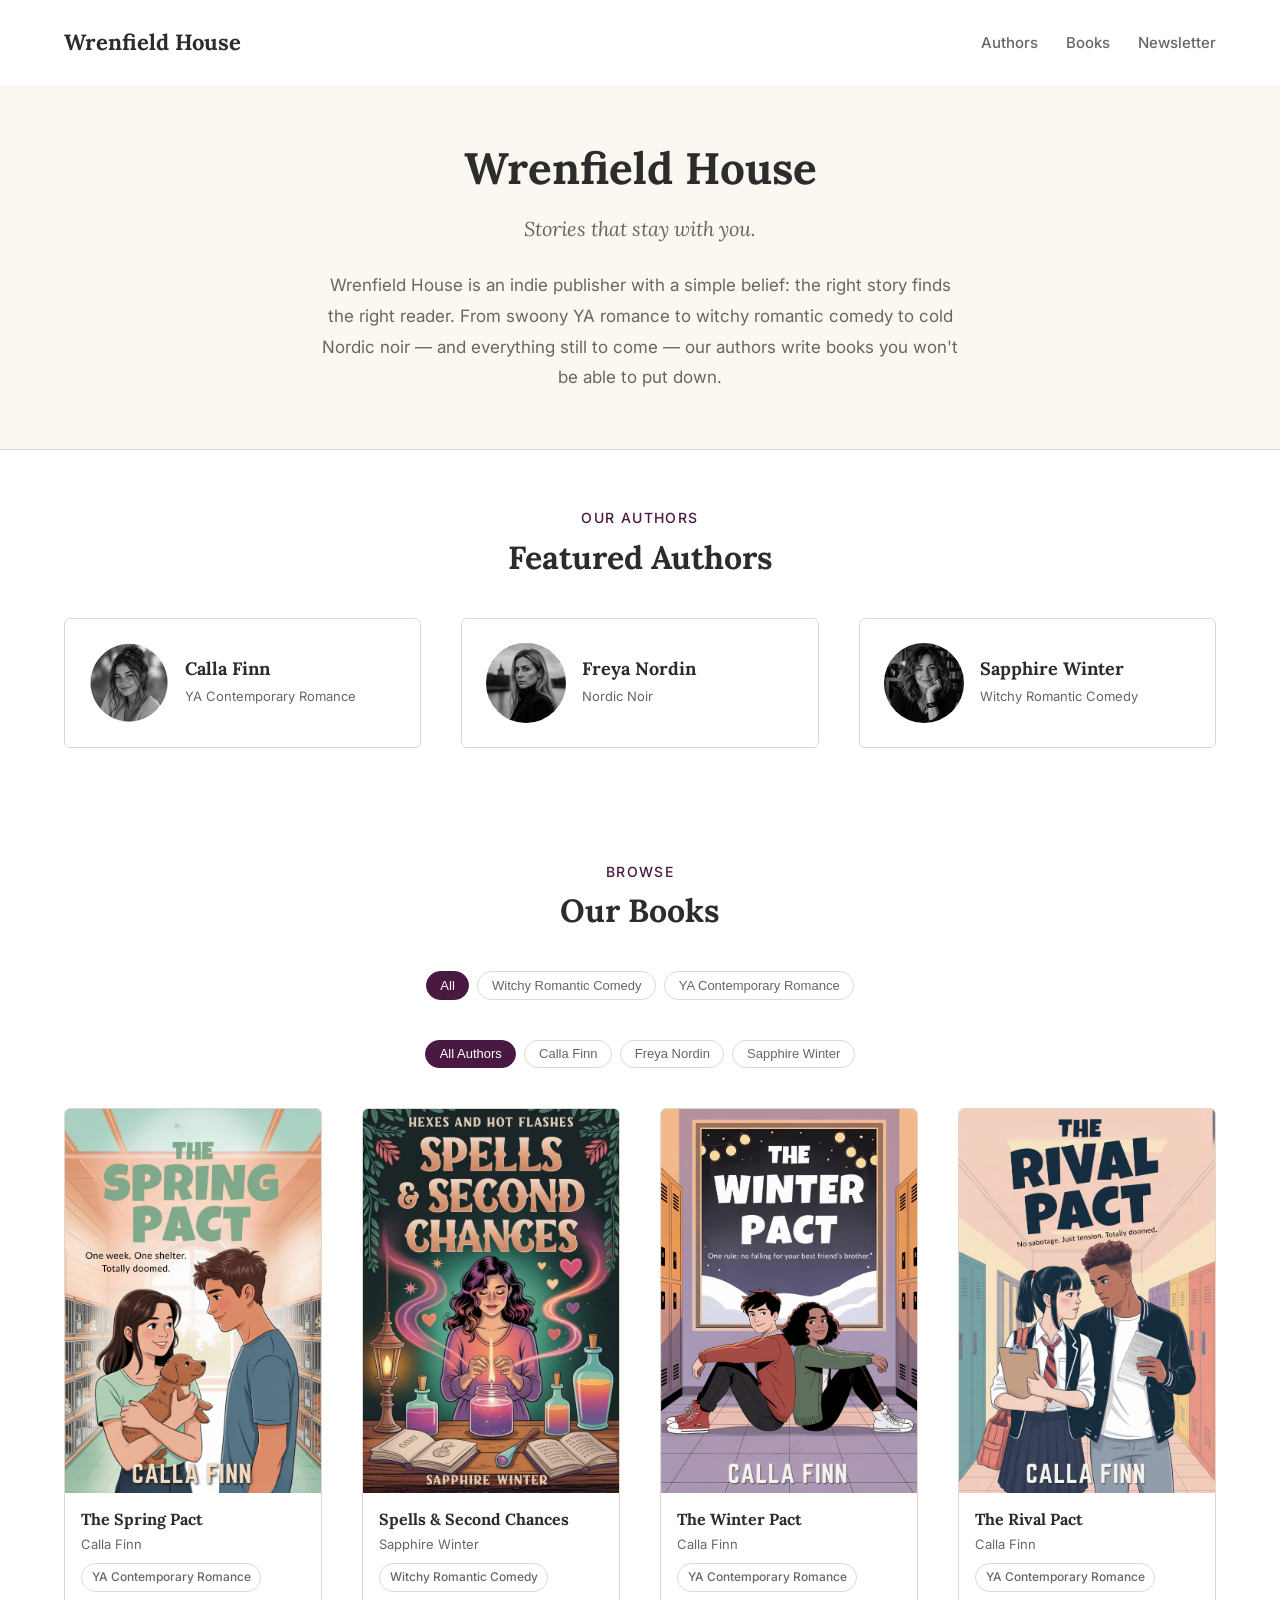
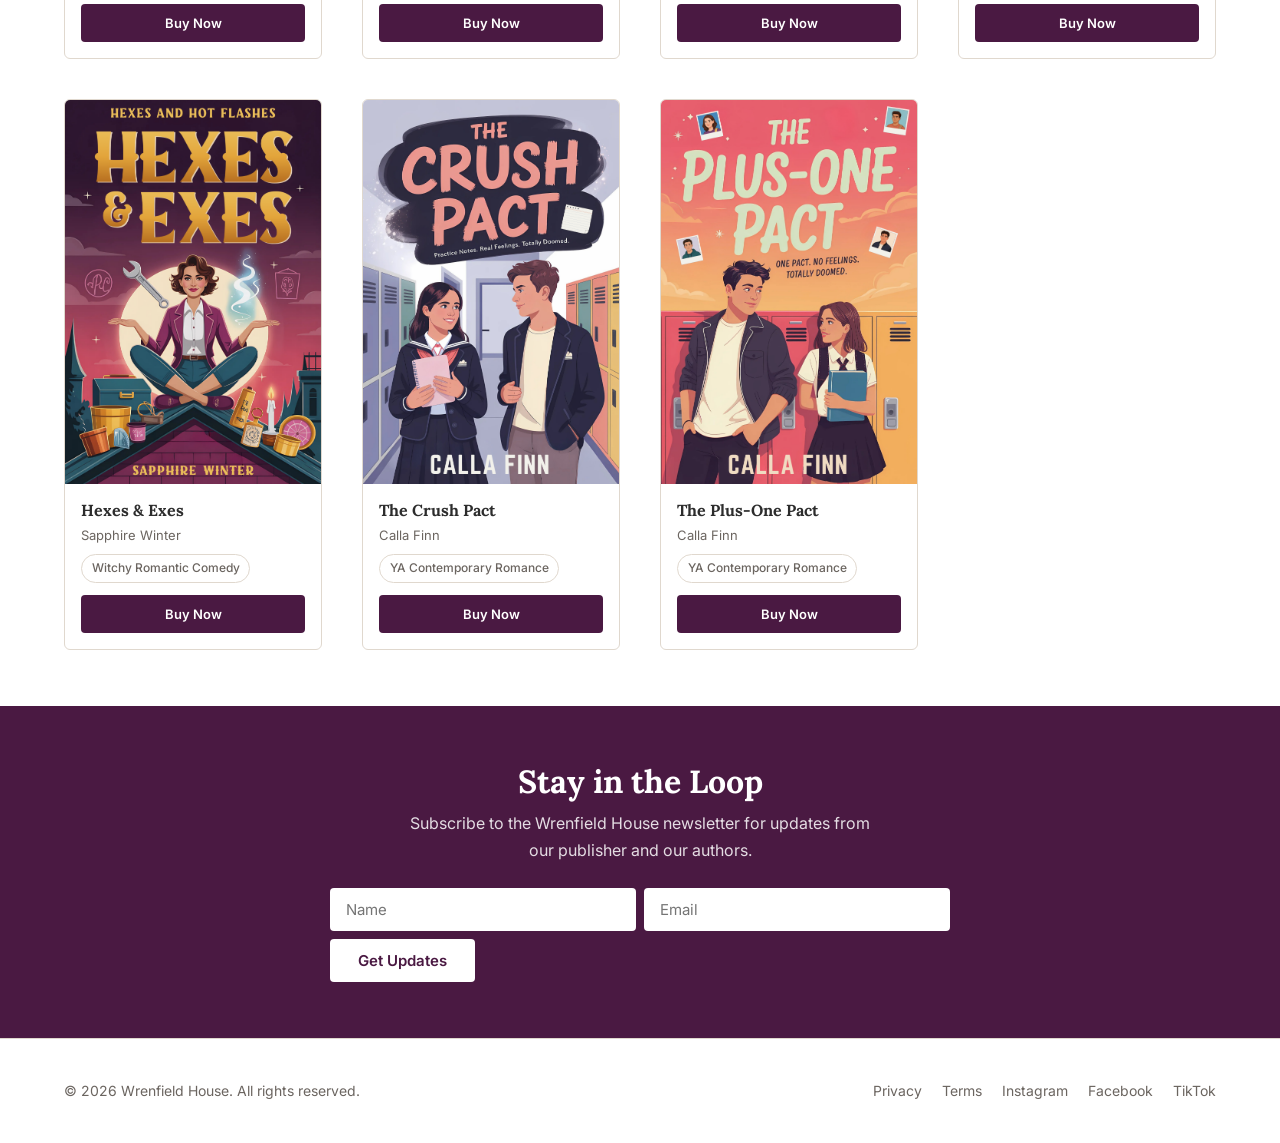
==== index.html @ c9e56848 "deploy: e22fbb7048c3da3a204fee56d979e23542da0364" ====
<!DOCTYPE html><html lang="en"> <head><meta charset="UTF-8"><meta name="viewport" content="width=device-width, initial-scale=1.0"><meta name="description" content="Wrenfield House | Bold stories, unforgettable voices."><title>Wrenfield House | Bold Stories, Unforgettable Voices</title><link rel="icon" type="image/svg+xml" href="/favicon.svg"><link rel="stylesheet" href="/_astro/calla-finn.DYOgFp5V.css"></head> <body> <header class="container"> <div class="site-header"> <a href="/" class="logo">Wrenfield House</a> <nav> <a href="/#authors">Authors</a> <a href="/#books">Books</a> <a href="/#newsletter">Newsletter</a> </nav> </div> </header> <main>   <section class="hero"> <div class="container"> <h1>Wrenfield House</h1> <p class="tagline">Stories that stay with you.</p> <p class="mission">
Wrenfield House is an indie publisher with a simple belief: the right story finds the right reader. From swoony YA romance to witchy romantic comedy to cold Nordic noir — and everything still to come — our authors write books you won't be able to put down.
</p> </div> </section>  <section class="section" id="authors"> <div class="container"> <div class="section-title"> <span>Our Authors</span> <h2>Featured Authors</h2> </div> <div class="author-grid"> <a href="/authors/calla-finn/" class="card author-card" style="text-decoration:none; color:inherit;"> <img src="/images/authors/calla-finn/Calla-Finn.png" alt="Calla Finn" class="avatar" loading="lazy"> <div class="meta"> <h3>Calla Finn</h3> <p class="genres">YA Contemporary Romance</p> </div> </a><a href="/authors/freya-nordin/" class="card author-card" style="text-decoration:none; color:inherit;"> <img src="/images/authors/freya-nordin/Freya-Nordin.png" alt="Freya Nordin" class="avatar" loading="lazy"> <div class="meta"> <h3>Freya Nordin</h3> <p class="genres">Nordic Noir</p> </div> </a><a href="/authors/sapphire-winter/" class="card author-card" style="text-decoration:none; color:inherit;"> <img src="/images/authors/sapphire-winter/Sapphire-Winter.png" alt="Sapphire Winter" class="avatar" loading="lazy"> <div class="meta"> <h3>Sapphire Winter</h3> <p class="genres">Witchy Romantic Comedy</p> </div> </a> </div> </div> </section>  <section class="section" id="books"> <div class="container"> <div class="section-title"> <span>Browse</span> <h2>Our Books</h2> </div> <!-- Genre filters --> <div class="filter-bar" id="genre-filters"> <button class="tag active" data-genre="all">All</button> <button class="tag" data-genre="Witchy Romantic Comedy">Witchy Romantic Comedy</button><button class="tag" data-genre="YA Contemporary Romance">YA Contemporary Romance</button> </div> <!-- Author filters --> <div class="filter-bar" id="author-filters"> <button class="tag active" data-author="all">All Authors</button> <button class="tag" data-author="calla-finn">Calla Finn</button><button class="tag" data-author="freya-nordin">Freya Nordin</button><button class="tag" data-author="sapphire-winter">Sapphire Winter</button> </div> <!-- Book grid --> <div class="book-grid" id="book-grid"> <div class="card book-card" data-genre="YA Contemporary Romance" data-author="calla-finn"> <div class="cover-wrap"> <img src="/images/covers/calla-finn/the-spring-pact.png" alt="The Spring Pact" loading="lazy"> </div> <div class="info"> <h4>The Spring Pact</h4> <p class="author-name">Calla Finn</p> <span class="tag genre-tag">YA Contemporary Romance</span> <a href="https://www.amazon.com/dp/B0GX337PRJ" class="btn btn-dark" target="_blank" rel="noopener">Buy Now</a> </div> </div><div class="card book-card" data-genre="Witchy Romantic Comedy" data-author="sapphire-winter"> <div class="cover-wrap"> <img src="/images/covers/sapphire-winter/spells-and-second-chances.png" alt="Spells &#38; Second Chances" loading="lazy"> </div> <div class="info"> <h4>Spells &amp; Second Chances</h4> <p class="author-name">Sapphire Winter</p> <span class="tag genre-tag">Witchy Romantic Comedy</span> <a href="https://www.amazon.com/dp/B0FLKPRMCH" class="btn btn-dark" target="_blank" rel="noopener">Buy Now</a> </div> </div><div class="card book-card" data-genre="YA Contemporary Romance" data-author="calla-finn"> <div class="cover-wrap"> <img src="/images/covers/calla-finn/the-winter-pact.png" alt="The Winter Pact" loading="lazy"> </div> <div class="info"> <h4>The Winter Pact</h4> <p class="author-name">Calla Finn</p> <span class="tag genre-tag">YA Contemporary Romance</span> <a href="https://www.amazon.com/dp/B0FHYLGK21" class="btn btn-dark" target="_blank" rel="noopener">Buy Now</a> </div> </div><div class="card book-card" data-genre="YA Contemporary Romance" data-author="calla-finn"> <div class="cover-wrap"> <img src="/images/covers/calla-finn/the-rival-pact.png" alt="The Rival Pact" loading="lazy"> </div> <div class="info"> <h4>The Rival Pact</h4> <p class="author-name">Calla Finn</p> <span class="tag genre-tag">YA Contemporary Romance</span> <a href="https://www.amazon.com/dp/B0FGZKSBR5" class="btn btn-dark" target="_blank" rel="noopener">Buy Now</a> </div> </div><div class="card book-card" data-genre="Witchy Romantic Comedy" data-author="sapphire-winter"> <div class="cover-wrap"> <img src="/images/covers/sapphire-winter/hexes-and-exes.png" alt="Hexes &#38; Exes" loading="lazy"> </div> <div class="info"> <h4>Hexes &amp; Exes</h4> <p class="author-name">Sapphire Winter</p> <span class="tag genre-tag">Witchy Romantic Comedy</span> <a href="https://www.amazon.com/dp/B0FLKJRB7X" class="btn btn-dark" target="_blank" rel="noopener">Buy Now</a> </div> </div><div class="card book-card" data-genre="YA Contemporary Romance" data-author="calla-finn"> <div class="cover-wrap"> <img src="/images/covers/calla-finn/the-crush-pact.png" alt="The Crush Pact" loading="lazy"> </div> <div class="info"> <h4>The Crush Pact</h4> <p class="author-name">Calla Finn</p> <span class="tag genre-tag">YA Contemporary Romance</span> <a href="https://www.amazon.com/dp/B0FGDSTBF4" class="btn btn-dark" target="_blank" rel="noopener">Buy Now</a> </div> </div><div class="card book-card" data-genre="YA Contemporary Romance" data-author="calla-finn"> <div class="cover-wrap"> <img src="/images/covers/calla-finn/the-plus-one-pact.png" alt="The Plus-One Pact" loading="lazy"> </div> <div class="info"> <h4>The Plus-One Pact</h4> <p class="author-name">Calla Finn</p> <span class="tag genre-tag">YA Contemporary Romance</span> <a href="https://www.amazon.com/dp/B0FFTJF479" class="btn btn-dark" target="_blank" rel="noopener">Buy Now</a> </div> </div> </div> </div> </section>  <section class="newsletter-banner" id="newsletter"> <div class="container"> <h2>Stay in the Loop</h2> <p>Subscribe to the Wrenfield House newsletter for updates from our publisher and our authors.</p> <form id="main-newsletter-form"> <input type="text" name="fields[name]" placeholder="Name" autocomplete="given-name"> <input type="email" name="fields[email]" placeholder="Email" autocomplete="email" required> <button type="submit" class="btn btn-primary" style="white-space:nowrap;">Get Updates</button> </form> <p id="newsletter-success" style="display:none; color:var(--color-white); font-weight:600; margin-top:var(--space-sm);">Thank you! You're on the list.</p> </div> </section>  </main> <footer class="site-footer"> <div class="container"> <div class="footer-inner"> <p>&copy; 2026 Wrenfield House. All rights reserved.</p> <div class="footer-links"> <a href="/privacy">Privacy</a> <a href="/terms">Terms</a> <a href="https://instagram.com" target="_blank" rel="noopener">Instagram</a> <a href="https://facebook.com" target="_blank" rel="noopener">Facebook</a> <a href="https://tiktok.com" target="_blank" rel="noopener">TikTok</a> </div> </div> </div> </footer> <!-- MailerLite Universal --> <script type="module">fetch("https://assets.mailerlite.com/jsonp/YOUR_ACCOUNT_ID/forms/YOUR_FORM_ID/takel");</script> <script type="module" src="/_astro/BaseLayout.astro_astro_type_script_index_1_lang.qGqBlL0f.js"></script> <script type="module">(function(e,a,c,m,t,s,n){e[t]=e[t]||function(){(e[t].q=e[t].q||[]).push(arguments)},s=a.createElement(c),s.async=1,s.src=m,n=a.getElementsByTagName(c)[0],n.parentNode.insertBefore(s,n)})(window,document,"script","https://assets.mailerlite.com/js/universal.js","ml");ml("account","YOUR_ACCOUNT_ID");</script> </body> </html> <script type="module">const r=document.querySelectorAll("#genre-filters .tag"),n=document.querySelectorAll("#author-filters .tag"),d=document.querySelectorAll("#book-grid .book-card");let o="all",c="all";function i(){d.forEach(e=>{const t=o==="all"||e.dataset.genre===o,l=c==="all"||e.dataset.author===c;e.style.display=t&&l?"":"none"})}r.forEach(e=>{e.addEventListener("click",()=>{r.forEach(t=>t.classList.remove("active")),e.classList.add("active"),o=e.dataset.genre??"all",i()})});n.forEach(e=>{e.addEventListener("click",()=>{n.forEach(t=>t.classList.remove("active")),e.classList.add("active"),c=e.dataset.author??"all",i()})});const s=document.getElementById("main-newsletter-form");s?.addEventListener("submit",async e=>{e.preventDefault();const t=s.querySelector('input[type="email"]').value,l=s.querySelector('input[type="text"]')?.value??"",a=new URLSearchParams;a.append("fields[name]",l),a.append("fields[email]",t),a.append("ml-submit","1"),a.append("anticsrf","true");try{await fetch("https://assets.mailerlite.com/jsonp/1623576/forms/186076459695081449/subscribe",{method:"POST",body:a,mode:"no-cors"})}catch{}s.style.display="none",document.getElementById("newsletter-success").style.display="block"});</script>
---- _astro/calla-finn.DYOgFp5V.css ----
@import"https://fonts.googleapis.com/css2?family=Lora:ital,wght@0,400;0,600;0,700;1,400&family=Inter:wght@400;500;600&family=Poppins:wght@600;700;800&display=swap";*,*:before,*:after{box-sizing:border-box;margin:0;padding:0}:root{--color-bg: #FFFFFF;--color-bg-alt: #FBF8F2;--color-text: #2C2C2C;--color-text-muted:#6B6560;--color-accent: #4A1942;--color-accent-hover: #3A1335;--color-border: #E0D8CE;--color-white: #FFFFFF;--font-heading: "Lora", Georgia, serif;--font-body: "Inter", system-ui, sans-serif;--max-width: 1200px;--space-xs: .5rem;--space-sm: 1rem;--space-md: 1.5rem;--space-lg: 2.5rem;--space-xl: 3.5rem;--space-2xl: 5rem}html{font-size:16px;scroll-behavior:smooth}body{font-family:var(--font-body);color:var(--color-text);background:var(--color-bg);line-height:1.7;-webkit-font-smoothing:antialiased}img{max-width:100%;height:auto;display:block}a{color:var(--color-accent);text-decoration:none}a:hover{color:var(--color-accent-hover)}h1,h2,h3,h4{font-family:var(--font-heading);font-weight:700;line-height:1.25;color:var(--color-text)}h1{font-size:2.75rem}h2{font-size:2rem}h3{font-size:1.5rem}h4{font-size:1.25rem}.container{max-width:var(--max-width);margin:0 auto;padding:0 var(--space-md)}.section{padding:var(--space-xl) 0}.section-title{text-align:center;margin-bottom:var(--space-lg)}.section-title span{display:block;font-family:var(--font-body);font-size:.875rem;font-weight:500;text-transform:uppercase;letter-spacing:.1em;color:var(--color-accent);margin-bottom:var(--space-xs)}.btn{display:inline-block;padding:.75rem 1.75rem;border-radius:4px;font-family:var(--font-body);font-weight:600;font-size:.9375rem;cursor:pointer;border:none;transition:background .2s,transform .1s}.btn:active{transform:translateY(1px)}.btn-primary{background:var(--color-accent);color:var(--color-white)}.btn-primary:hover{background:var(--color-accent-hover);color:var(--color-white)}.btn-outline{background:transparent;color:var(--color-accent);border:2px solid var(--color-accent)}.btn-outline:hover,.btn-dark{background:var(--color-accent);color:var(--color-white)}.btn-dark:hover{background:var(--color-accent-hover);color:var(--color-white)}.tag{display:inline-block;padding:.35rem .85rem;border-radius:999px;font-size:.8125rem;font-weight:500;border:1px solid var(--color-border);background:var(--color-white);color:var(--color-text-muted);cursor:pointer;transition:all .2s}.tag:hover,.tag.active{background:var(--color-accent);color:var(--color-white);border-color:var(--color-accent)}.card{background:var(--color-white);border:1px solid var(--color-border);border-radius:6px;overflow:hidden;transition:box-shadow .3s,transform .2s}.card:hover{box-shadow:0 6px 28px #00000012;transform:translateY(-3px)}.hero{text-align:center;padding:var(--space-xl) 0;background:var(--color-bg-alt);border-bottom:1px solid var(--color-border)}.hero h1{margin-bottom:var(--space-sm)}.hero .tagline{font-family:var(--font-heading);font-style:italic;font-size:1.25rem;color:var(--color-text-muted);margin-bottom:var(--space-md)}.hero .mission{max-width:640px;margin:0 auto;color:var(--color-text-muted);font-size:1.0625rem;line-height:1.8}.book-grid{display:grid;grid-template-columns:repeat(auto-fill,minmax(220px,1fr));gap:var(--space-lg)}.book-card{display:flex;flex-direction:column}.book-card .cover-wrap{aspect-ratio:2/3;overflow:hidden;background:var(--color-bg-alt)}.book-card .cover-wrap img{width:100%;height:100%;object-fit:cover}.book-card .info{padding:var(--space-sm);display:flex;flex-direction:column;flex:1}.book-card .info h4{font-size:1rem;margin-bottom:.25rem}.book-card .info .author-name{font-size:.8125rem;color:var(--color-text-muted);margin-bottom:.5rem;flex:1}.book-card .info .genre-tag{font-size:.75rem;padding:.2rem .6rem;align-self:flex-start}.book-card .info .book-card-blurb{font-size:.8125rem;color:var(--color-text-muted);margin-top:.5rem;line-height:1.6;display:-webkit-box;-webkit-line-clamp:3;-webkit-box-orient:vertical;overflow:hidden}.book-card .info .book-card-btn{margin-top:auto;padding:.5rem 1rem;font-size:.8125rem;display:block;text-align:center}.book-card .info .btn-dark{display:block;text-align:center;margin-top:.75rem;padding:.5rem 1rem;font-size:.8125rem}.author-grid{display:grid;grid-template-columns:repeat(auto-fill,minmax(300px,1fr));gap:var(--space-lg)}.author-card{display:flex;align-items:center;gap:var(--space-sm);padding:var(--space-md)}.author-card .avatar{width:80px;height:80px;border-radius:50%;object-fit:cover;flex-shrink:0;background:var(--color-bg-alt)}.author-card .meta h3{font-size:1.125rem;margin-bottom:.25rem}.author-card .meta .genres{font-size:.8125rem;color:var(--color-text-muted)}.newsletter-banner{background:var(--color-accent);padding:var(--space-xl) 0;text-align:center}.newsletter-banner h2{color:var(--color-white);margin-bottom:var(--space-xs)}.newsletter-banner p{color:#ffffffd9;margin-bottom:var(--space-md);max-width:480px;margin-left:auto;margin-right:auto}.newsletter-banner form{display:flex;flex-wrap:wrap;gap:var(--space-xs);max-width:620px;margin:0 auto}.newsletter-banner input[type=email],.newsletter-banner input[type=text]{flex:1;padding:.75rem 1rem;border:none;border-radius:4px;font-family:var(--font-body);font-size:.9375rem;background:var(--color-white)}.newsletter-banner input[type=email]:focus,.newsletter-banner input[type=text]:focus{outline:2px solid rgba(255,255,255,.5);outline-offset:-1px}.newsletter-banner .btn-primary{background:var(--color-white);color:var(--color-accent)}.newsletter-banner .btn-primary:hover{background:#ffffffe6;color:var(--color-accent)}.newsletter{background:var(--color-bg-alt);border-radius:8px;padding:var(--space-xl) var(--space-lg);text-align:center}.newsletter h2{margin-bottom:var(--space-xs)}.newsletter p{color:var(--color-text-muted);margin-bottom:var(--space-md);max-width:480px;margin-left:auto;margin-right:auto}.newsletter form{display:flex;flex-wrap:wrap;gap:var(--space-xs);max-width:620px;margin:0 auto}.newsletter input[type=email],.newsletter input[type=text]{flex:1;padding:.75rem 1rem;border:1px solid var(--color-border);border-radius:4px;font-family:var(--font-body);font-size:.9375rem;background:var(--color-white)}.newsletter input[type=email]:focus,.newsletter input[type=text]:focus{outline:2px solid var(--color-accent);outline-offset:-1px}.site-header{display:flex;align-items:center;justify-content:space-between;padding:var(--space-md) 0}.site-header .logo{font-family:var(--font-heading);font-size:1.375rem;font-weight:700;color:var(--color-text)}.site-header nav a{margin-left:var(--space-md);font-size:.9375rem;font-weight:500;color:var(--color-text-muted)}.site-header nav a:hover{color:var(--color-accent)}.site-footer{border-top:1px solid var(--color-border);padding:var(--space-lg) 0;color:var(--color-text-muted);font-size:.875rem}.footer-inner{display:flex;justify-content:space-between;align-items:center;flex-wrap:wrap;gap:var(--space-sm)}.footer-links a{margin-left:var(--space-sm);color:var(--color-text-muted)}.footer-links a:hover{color:var(--color-accent)}.author-hero{display:flex;gap:var(--space-lg);align-items:flex-start;padding:var(--space-xl) 0}.author-hero .photo{width:200px;height:200px;border-radius:50%;object-fit:cover;flex-shrink:0;background:var(--color-bg-alt);border:none}.author-hero .bio-box h1{margin-bottom:var(--space-xs)}.author-hero .bio-box .genre-list{margin-bottom:var(--space-sm);display:flex;gap:var(--space-xs);flex-wrap:wrap}.author-hero .bio-box .bio-text{color:var(--color-text-muted);line-height:1.8;margin-bottom:var(--space-sm)}.author-hero .social-links a{margin-right:var(--space-sm);font-weight:500}.latest-release{background:var(--color-bg-alt);border-radius:8px;padding:var(--space-lg);display:flex;gap:var(--space-lg);align-items:flex-start;margin-bottom:var(--space-lg)}.latest-release .cover-wrap{width:180px;flex-shrink:0;border-radius:6px;overflow:hidden;aspect-ratio:2/3;background:var(--color-border)}.latest-release .cover-wrap img{width:100%;height:100%;object-fit:cover}.latest-release .release-info h3{margin-bottom:var(--space-xs)}.latest-release .release-info .blurb{color:var(--color-text-muted);margin-bottom:var(--space-sm);line-height:1.8}.free-book-wrap{margin-bottom:var(--space-lg)}.free-book-box{background:var(--color-bg-alt);border:2px solid var(--color-accent);border-radius:8px;padding:var(--space-lg);display:flex;gap:var(--space-lg);align-items:center}.free-book-cover{width:180px;flex-shrink:0;border-radius:6px;overflow:hidden;aspect-ratio:1/1;background:var(--color-border)}.free-book-cover img{width:100%;height:100%;object-fit:cover}.free-book-info h3{margin-bottom:var(--space-xs)}.free-book-info .blurb{color:var(--color-text-muted);line-height:1.8;margin-bottom:var(--space-md)}@media(max-width:768px){.free-book-box{flex-direction:column;align-items:center;text-align:center}}[data-theme=dark-whimsy] .free-book-box{background:#2a1832;border-color:#c9a84c}[data-theme=dark-whimsy] .free-book-info .blurb{color:#fff}[data-theme=dark-whimsy] .free-book-cover{background:#3d2548}[data-theme=midnight-blue] .free-book-box{background:#121f36;border-color:#5b9bd5}[data-theme=midnight-blue] .free-book-info .blurb{color:#c5d0e6}[data-theme=midnight-blue] .free-book-cover{background:#1e3050}[data-theme=dark-thriller] .free-book-box{background:#1a1a1a;border-color:#c43030}[data-theme=dark-thriller] .free-book-info .blurb{color:#b0b0b0}[data-theme=dark-thriller] .free-book-cover{background:#2a2a2a}.coming-soon-wrap{margin-bottom:var(--space-lg)}.coming-soon-box{background:var(--color-accent);color:#fff;border-radius:8px;padding:var(--space-lg);text-align:center}.coming-soon-columns{display:flex;gap:var(--space-lg);align-items:flex-start;text-align:left;margin-bottom:var(--space-md)}.coming-soon-box .cover-wrap{width:180px;flex-shrink:0;border-radius:6px;overflow:hidden;aspect-ratio:2/3;background:#ffffff26}.coming-soon-box .cover-wrap img{width:100%;height:100%;object-fit:cover}.coming-soon-box .cs-info{flex:1}.coming-soon-box .cs-info h3{color:#fff;margin-bottom:var(--space-sm);font-size:1.5rem}.coming-soon-box .cs-info .blurb{color:#fff;line-height:1.8;opacity:.95}.coming-soon-btn{background:#fff!important;color:var(--color-accent)!important;letter-spacing:.05em;padding:.85rem 2.5rem!important}.coming-soon-btn:hover{background:#f5f0e8!important;color:var(--color-accent)!important}@media(max-width:768px){.coming-soon-columns{flex-direction:column;align-items:center;text-align:center}}.legal-page{max-width:720px;margin:0 auto;padding:var(--space-xl) 0 var(--space-2xl)}.legal-page h1{margin-bottom:var(--space-xs)}.legal-page .last-updated{color:var(--color-text-muted);font-size:.875rem;margin-bottom:var(--space-lg)}.legal-page h2{font-size:1.25rem;margin-top:var(--space-lg);margin-bottom:var(--space-sm)}.legal-page h3{font-size:1.0625rem;margin-top:var(--space-sm);margin-bottom:var(--space-xs)}.legal-page p,.legal-page ul{margin-bottom:var(--space-sm);color:var(--color-text-muted)}.legal-page ul{padding-left:1.25rem}.legal-page li{margin-bottom:.35rem}.filter-bar{display:flex;flex-wrap:wrap;gap:var(--space-xs);justify-content:center;margin-bottom:var(--space-lg)}[data-theme=dark-whimsy]{background:#1e1226;padding-bottom:1px}[data-theme=dark-whimsy] h1,[data-theme=dark-whimsy] h2,[data-theme=dark-whimsy] h3,[data-theme=dark-whimsy] h4{color:#f5ede0}[data-theme=dark-whimsy] p,[data-theme=dark-whimsy] .bio-text,[data-theme=dark-whimsy] .author-hero .bio-box .bio-text,[data-theme=dark-whimsy] .blurb,[data-theme=dark-whimsy] .author-name{color:#fff}[data-theme=dark-whimsy] a{color:#c9a84c}[data-theme=dark-whimsy] a:hover{color:#dfc06a}[data-theme=dark-whimsy] .section-title span{color:#c9a84c}[data-theme=dark-whimsy] .tag{background:transparent;border-color:#c9a84c;color:#c9a84c}[data-theme=dark-whimsy] .tag:hover,[data-theme=dark-whimsy] .tag.active{background:#c9a84c;color:#1e1226}[data-theme=dark-whimsy] .card{background:#2a1832;border-color:#3d2548}[data-theme=dark-whimsy] .card:hover{box-shadow:0 4px 24px #0000004d}[data-theme=dark-whimsy] .book-card .cover-wrap{background:#2a1832}[data-theme=dark-whimsy] .book-card .info .genre-tag{border-color:#c9a84c;color:#c9a84c;background:transparent}[data-theme=dark-whimsy] .btn-primary{background:#c9a84c;color:#1e1226}[data-theme=dark-whimsy] .btn-primary:hover{background:#b08f3a;color:#1e1226}[data-theme=dark-whimsy] .btn-outline{border-color:#c9a84c;color:#c9a84c}[data-theme=dark-whimsy] .btn-outline:hover,[data-theme=dark-whimsy] .btn-dark{background:#c9a84c;color:#1e1226}[data-theme=dark-whimsy] .btn-dark:hover{background:#b08f3a;color:#1e1226}[data-theme=dark-whimsy] .latest-release{background:#2a1832;border:1px solid #3D2548}[data-theme=dark-whimsy] .latest-release .cover-wrap{background:#3d2548}[data-theme=dark-whimsy] .coming-soon-box{background:#c9a84c;color:#1e1226}[data-theme=dark-whimsy] .coming-soon-box .cs-info h3,[data-theme=dark-whimsy] .coming-soon-box .cs-info .blurb{color:#1e1226}[data-theme=dark-whimsy] .coming-soon-btn{background:#1e1226!important;color:#c9a84c!important}[data-theme=dark-whimsy] .coming-soon-btn:hover{background:#2a1832!important;color:#c9a84c!important}[data-theme=dark-whimsy] .newsletter{background:#2a1832}[data-theme=dark-whimsy] .newsletter p{color:#fff}[data-theme=dark-whimsy] .newsletter input[type=email],[data-theme=dark-whimsy] .newsletter input[type=text]{background:#1e1226;border-color:#3d2548;color:#f5ede0}[data-theme=dark-whimsy] .newsletter input::placeholder{color:#8b7090}[data-theme=dark-whimsy] .author-hero .photo{background:#2a1832;border:none}[data-theme=dark-whimsy] .social-links a{color:#c9a84c}[data-theme=dark-whimsy] .social-links a:hover{color:#dfc06a}[data-theme=midnight-blue]{background:#0b1529;padding-bottom:1px}[data-theme=midnight-blue] h1,[data-theme=midnight-blue] h2,[data-theme=midnight-blue] h3,[data-theme=midnight-blue] h4{color:#e8edf5}[data-theme=midnight-blue] p,[data-theme=midnight-blue] .bio-text,[data-theme=midnight-blue] .author-hero .bio-box .bio-text,[data-theme=midnight-blue] .blurb,[data-theme=midnight-blue] .author-name{color:#c5d0e6}[data-theme=midnight-blue] a{color:#5b9bd5}[data-theme=midnight-blue] a:hover{color:#7cb4e8}[data-theme=midnight-blue] .section-title span{color:#5b9bd5}[data-theme=midnight-blue] .tag{background:transparent;border-color:#5b9bd5;color:#5b9bd5}[data-theme=midnight-blue] .tag:hover,[data-theme=midnight-blue] .tag.active{background:#5b9bd5;color:#0b1529}[data-theme=midnight-blue] .card{background:#121f36;border-color:#1e3050}[data-theme=midnight-blue] .card:hover{box-shadow:0 4px 24px #0006}[data-theme=midnight-blue] .book-card .cover-wrap{background:#121f36}[data-theme=midnight-blue] .book-card .info .genre-tag{border-color:#5b9bd5;color:#5b9bd5;background:transparent}[data-theme=midnight-blue] .btn-primary{background:#5b9bd5;color:#0b1529}[data-theme=midnight-blue] .btn-primary:hover{background:#4a87bf;color:#0b1529}[data-theme=midnight-blue] .btn-outline{border-color:#5b9bd5;color:#5b9bd5}[data-theme=midnight-blue] .btn-outline:hover,[data-theme=midnight-blue] .btn-dark{background:#5b9bd5;color:#0b1529}[data-theme=midnight-blue] .btn-dark:hover{background:#4a87bf;color:#0b1529}[data-theme=midnight-blue] .latest-release{background:#121f36;border:1px solid #1E3050}[data-theme=midnight-blue] .latest-release .cover-wrap{background:#1e3050}[data-theme=midnight-blue] .coming-soon-box{background:#5b9bd5;color:#0b1529}[data-theme=midnight-blue] .coming-soon-box .cs-info h3,[data-theme=midnight-blue] .coming-soon-box .cs-info .blurb{color:#0b1529}[data-theme=midnight-blue] .coming-soon-btn{background:#0b1529!important;color:#5b9bd5!important}[data-theme=midnight-blue] .coming-soon-btn:hover{background:#121f36!important;color:#5b9bd5!important}[data-theme=midnight-blue] .newsletter{background:#121f36}[data-theme=midnight-blue] .newsletter p{color:#c5d0e6}[data-theme=midnight-blue] .newsletter input[type=email],[data-theme=midnight-blue] .newsletter input[type=text]{background:#0b1529;border-color:#1e3050;color:#e8edf5}[data-theme=midnight-blue] .newsletter input::placeholder{color:#4a6080}[data-theme=midnight-blue] .author-hero .photo{background:#121f36;border:none}[data-theme=midnight-blue] .social-links a{color:#5b9bd5}[data-theme=midnight-blue] .social-links a:hover{color:#7cb4e8}[data-theme=dark-thriller]{background:#111;padding-bottom:1px}[data-theme=dark-thriller] h1,[data-theme=dark-thriller] h2,[data-theme=dark-thriller] h3,[data-theme=dark-thriller] h4{color:#e8e8e8}[data-theme=dark-thriller] p,[data-theme=dark-thriller] .bio-text,[data-theme=dark-thriller] .author-hero .bio-box .bio-text,[data-theme=dark-thriller] .blurb,[data-theme=dark-thriller] .author-name{color:#b0b0b0}[data-theme=dark-thriller] a{color:#c43030}[data-theme=dark-thriller] a:hover{color:#e04040}[data-theme=dark-thriller] .section-title span{color:#c43030}[data-theme=dark-thriller] .tag{background:transparent;border-color:#c43030;color:#c43030}[data-theme=dark-thriller] .tag:hover,[data-theme=dark-thriller] .tag.active{background:#c43030;color:#111}[data-theme=dark-thriller] .card{background:#1a1a1a;border-color:#2a2a2a}[data-theme=dark-thriller] .card:hover{box-shadow:0 4px 24px #00000080}[data-theme=dark-thriller] .book-card .cover-wrap{background:#1a1a1a}[data-theme=dark-thriller] .book-card .info .genre-tag{border-color:#c43030;color:#c43030;background:transparent}[data-theme=dark-thriller] .btn-primary{background:#c43030;color:#fff}[data-theme=dark-thriller] .btn-primary:hover{background:#a82525;color:#fff}[data-theme=dark-thriller] .btn-outline{border-color:#c43030;color:#c43030}[data-theme=dark-thriller] .btn-outline:hover,[data-theme=dark-thriller] .btn-dark{background:#c43030;color:#fff}[data-theme=dark-thriller] .btn-dark:hover{background:#a82525;color:#fff}[data-theme=dark-thriller] .latest-release{background:#1a1a1a;border:1px solid #2A2A2A}[data-theme=dark-thriller] .latest-release .cover-wrap{background:#2a2a2a}[data-theme=dark-thriller] .coming-soon-box{background:#c43030;color:#fff}[data-theme=dark-thriller] .coming-soon-box .cs-info h3,[data-theme=dark-thriller] .coming-soon-box .cs-info .blurb{color:#fff}[data-theme=dark-thriller] .coming-soon-btn{background:#111!important;color:#c43030!important}[data-theme=dark-thriller] .coming-soon-btn:hover{background:#1a1a1a!important;color:#c43030!important}[data-theme=dark-thriller] .newsletter{background:#1a1a1a}[data-theme=dark-thriller] .newsletter p{color:#b0b0b0}[data-theme=dark-thriller] .newsletter input[type=email],[data-theme=dark-thriller] .newsletter input[type=text]{background:#111;border-color:#2a2a2a;color:#e8e8e8}[data-theme=dark-thriller] .newsletter input::placeholder{color:#555}[data-theme=dark-thriller] .author-hero .photo{background:#1a1a1a;border:none}[data-theme=dark-thriller] .social-links a{color:#c43030}[data-theme=dark-thriller] .social-links a:hover{color:#e04040}.author-landing-header{background:#111;border-bottom:1px solid #222222}.al-header-inner{display:flex;align-items:center;padding:var(--space-sm) 0;gap:var(--space-md)}.al-home{color:#fff;display:flex;align-items:center;transition:opacity .2s}.al-home:hover{opacity:.7;color:#fff}.al-author-name{font-family:var(--font-heading);font-weight:700;font-size:1.25rem;color:#fff}.al-nav{margin-left:auto}.al-nav a{margin-left:var(--space-md);font-size:.9375rem;font-weight:500;color:#aaa;text-decoration:none}.al-nav a:hover{color:#fff}.al-hero{background:#111;padding:var(--space-xl) 0 var(--space-2xl);text-align:center}.al-book-showcase{background:inherit;padding:2.5rem 0;margin-bottom:0}.al-carousel-wrap{position:relative;max-width:1100px;margin:0 auto;padding:0 3.5rem}.al-carousel{display:flex;gap:1.25rem;overflow-x:auto;scroll-behavior:smooth;scroll-snap-type:x mandatory;-webkit-overflow-scrolling:touch;scrollbar-width:none;padding:0}.al-carousel::-webkit-scrollbar{display:none}.al-carousel-item{flex:0 0 190px;scroll-snap-align:start;transition:transform .3s}.al-carousel-item:hover{transform:scale(1.03)}.al-carousel-item img{width:190px;height:285px;object-fit:cover;border-radius:2px;display:block;box-shadow:0 2px 12px #00000080}.al-carousel-arrow{position:absolute;top:50%;transform:translateY(-50%);width:auto;height:auto;border-radius:0;border:none;background:none;color:#fff;display:flex;align-items:center;justify-content:center;cursor:pointer;padding:1rem .25rem;z-index:10;opacity:.9;transition:opacity .2s}.al-carousel-arrow:hover{opacity:1;background:none}.al-carousel-arrow svg{width:32px;height:32px}.al-carousel-arrow--left{left:0}.al-carousel-arrow--right{right:0}.al-btn-dark{background:#000;color:#fff!important;border:2px solid #ffffff;padding:.75rem 2.5rem;font-size:.875rem;font-weight:700;letter-spacing:.08em;text-transform:uppercase;text-decoration:none;display:inline-block;transition:background .2s,color .2s}.al-btn-dark:hover{background:#fff;color:#000!important}.al-btn-full{width:100%;text-align:center}.al-optin{max-width:1100px;margin:0 auto;background:#000;border:2px solid #333333;border-radius:4px;padding:2rem 2.5rem;display:flex;align-items:center;gap:2.5rem}.al-optin-text{flex:1}.al-optin h2{color:#fff;font-size:1.25rem;margin-bottom:.25rem}.al-optin p{color:#bbb;font-size:.875rem;line-height:1.6;margin-bottom:0}.al-optin-form-wrap{flex:1}.al-optin-form{display:flex;gap:var(--space-xs)}.al-optin-form input[type=text],.al-optin-form input[type=email]{padding:.85rem 1rem;border:1px solid #444444;border-radius:4px;background:#1a1a1a;color:#fff;font-family:var(--font-body);font-size:.9375rem}.al-optin-form input::placeholder{color:#777}.al-optin-form input:focus{outline:2px solid #ffffff;outline-offset:-1px}.al-optin-privacy{color:#fff!important;font-size:.75rem!important;margin-bottom:0!important;margin-top:var(--space-xs);text-align:center}@media(max-width:768px){.al-optin{flex-direction:column;gap:1.25rem;padding:1.5rem;text-align:center}.al-optin-form{flex-direction:column}}.al-section{padding:var(--space-xl) 0}.al-section-light{background:var(--color-bg-alt)}.al-scroll-top{position:fixed;bottom:2rem;right:2rem;width:44px;height:44px;background:#000;border:2px solid #ffffff;border-radius:50%;color:#fff;display:flex;align-items:center;justify-content:center;cursor:pointer;opacity:0;visibility:hidden;transition:opacity .3s,visibility .3s;z-index:100;text-decoration:none}.al-scroll-top.visible{opacity:1;visibility:visible}.al-scroll-top:hover{background:#fff;color:#000}@media(max-width:768px){.al-carousel-wrap{padding:0 2.5rem}.al-carousel-item{flex:0 0 140px}.al-carousel-item img{width:140px;height:210px}.al-carousel{gap:.75rem}.al-carousel-arrow svg{width:24px;height:24px}.al-nav a{margin-left:var(--space-sm);font-size:.8125rem}.al-author-name{font-size:1rem}}@media(max-width:768px){h1{font-size:2rem}h2{font-size:1.5rem}.hero{padding:var(--space-xl) 0}.newsletter form,.newsletter-banner form{flex-direction:column}.author-hero{flex-direction:column;align-items:center;text-align:center}.author-hero .bio-box .genre-list{justify-content:center}.latest-release{flex-direction:column;align-items:center;text-align:center}.footer-inner{flex-direction:column;text-align:center}.book-grid{grid-template-columns:repeat(auto-fill,minmax(160px,1fr))}}@media(max-width:480px){h1{font-size:1.75rem}h2{font-size:1.25rem}h3{font-size:1.125rem}.container{padding:0 1rem}.section,.al-section{padding:var(--space-lg) 0}.al-carousel-wrap{padding:0 2rem}.al-carousel-item{flex:0 0 120px}.al-carousel-item img{width:120px;height:180px}.al-carousel{gap:.5rem}.al-carousel-arrow svg{width:20px;height:20px}.al-header-inner{gap:.5rem}.al-nav a{margin-left:.5rem;font-size:.75rem}.al-author-name{font-size:.875rem}.al-optin{padding:1.25rem;gap:1rem}.al-optin-form{flex-direction:column}.book-grid{grid-template-columns:repeat(auto-fill,minmax(140px,1fr));gap:1rem}.book-card .info h4{font-size:1rem}.newsletter form,.newsletter-banner form{flex-direction:column}.newsletter-banner{padding:var(--space-lg) 0}.btn{padding:.65rem 1.25rem;font-size:.8125rem}.author-hero .photo{width:120px;height:120px}.al-scroll-top{bottom:1rem;right:1rem;width:40px;height:40px}.site-header{padding:var(--space-sm) 0;flex-wrap:wrap;gap:.5rem}.site-header .logo{font-size:1.125rem}.site-header nav a{margin-left:.75rem;font-size:.8125rem}.hero{padding:var(--space-lg) 0}.hero .tagline{font-size:1rem}.hero .mission{font-size:.9375rem}.filter-bar .tag{font-size:.75rem;padding:.35rem .75rem}.author-grid{grid-template-columns:1fr}.author-card .avatar{width:60px;height:60px}.footer-inner{padding:1rem 0;gap:.5rem}.footer-links{gap:.75rem}.footer-links a{font-size:.8125rem}}.al-releases-grid{display:grid;grid-template-columns:1fr 1fr;gap:2.5rem}.al-release-card{display:flex;gap:1.5rem;align-items:stretch}.al-release-card .cover-wrap{flex:0 0 160px}.al-release-card .cover-wrap img{width:160px;border-radius:4px;box-shadow:0 4px 16px #00000026}.al-release-card .release-info{display:flex;flex-direction:column;flex:1}.al-release-card .release-info h3{color:#1a1a1a;font-size:1.25rem;margin-bottom:.75rem}.al-release-card .release-info .blurb{color:#444;font-size:.9rem;line-height:1.7;margin-bottom:1.25rem;display:-webkit-box;-webkit-line-clamp:3;-webkit-box-orient:vertical;overflow:hidden}.al-release-card .release-info .btn{margin-top:auto;align-self:flex-start}.al-latest-releases .section-title span{position:relative;display:inline-block}.al-preorder-banner{position:relative;background-size:cover;background-position:center top;background-repeat:no-repeat;min-height:480px;display:flex;align-items:center;justify-content:center;overflow:hidden}.al-preorder-overlay{position:absolute;inset:0;z-index:1}.al-preorder-inner{position:relative;z-index:2;display:flex;align-items:center;gap:3rem;padding:3rem 0}.al-preorder-cover{flex:0 0 220px}.al-preorder-cover img{width:220px;border-radius:4px;box-shadow:0 8px 30px #0006}.al-preorder-content{flex:1}.al-preorder-label{display:inline-block;font-size:1rem;font-weight:600;letter-spacing:.1em;text-transform:uppercase;margin-bottom:1rem}.al-preorder-title{font-family:Poppins,sans-serif;font-size:3rem;font-weight:800;color:#fff;line-height:1.1;margin-bottom:1.25rem;letter-spacing:-.02em}.al-preorder-blurb{font-size:1.0625rem;line-height:1.75;margin-bottom:2rem}.al-preorder-btn{display:inline-block;padding:1rem 3rem;font-size:1rem;font-weight:700;letter-spacing:.06em;text-transform:uppercase;text-decoration:none;border-radius:4px;transition:background .2s,transform .2s}.al-bottom-newsletter{padding:var(--space-xl) 0}.al-bottom-nl-heading{margin-bottom:.5rem}.al-bottom-nl-form{display:flex;gap:var(--space-xs);max-width:640px;margin:0 auto var(--space-xs)}.al-bottom-nl-form input[type=text],.al-bottom-nl-form input[type=email]{padding:.75rem 1rem;border-radius:4px;font-size:.9375rem;width:100%}.al-bottom-nl-privacy{font-size:.75rem;text-align:center;margin-bottom:0}@media(max-width:768px){.al-releases-grid{grid-template-columns:1fr;gap:2rem}.al-release-card{flex-direction:column;align-items:center;text-align:center}.al-release-card .release-info .btn{align-self:center}.al-preorder-banner{min-height:400px}.al-preorder-inner{flex-direction:column;text-align:center}.al-preorder-cover{flex:none;width:180px}.al-preorder-cover img{width:180px}.al-preorder-title{font-size:2rem}.al-bottom-nl-form{flex-direction:column}}@media(max-width:480px){.al-preorder-banner{min-height:320px}.al-preorder-title{font-size:1.75rem}.al-preorder-label{font-size:.875rem}.al-preorder-inner{gap:1.5rem;padding:2rem 0}.al-preorder-cover,.al-preorder-cover img{width:150px}}
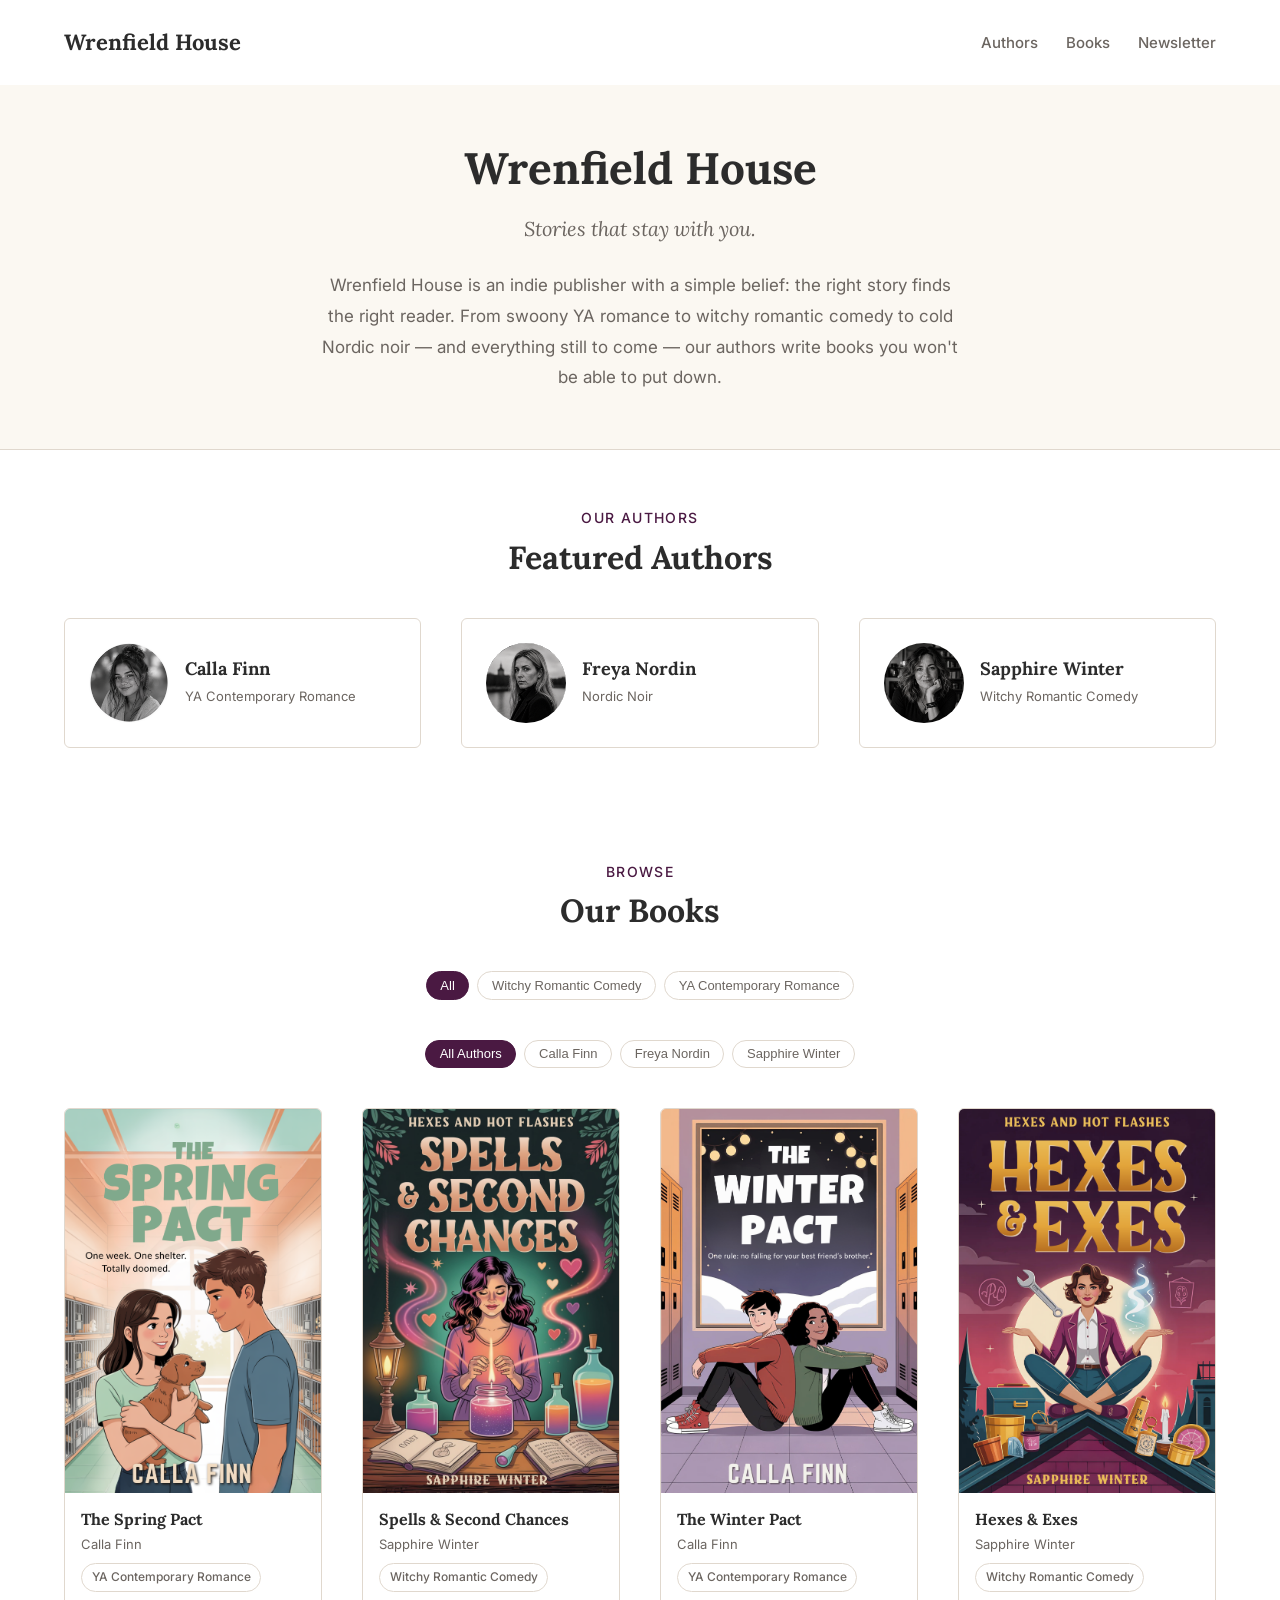
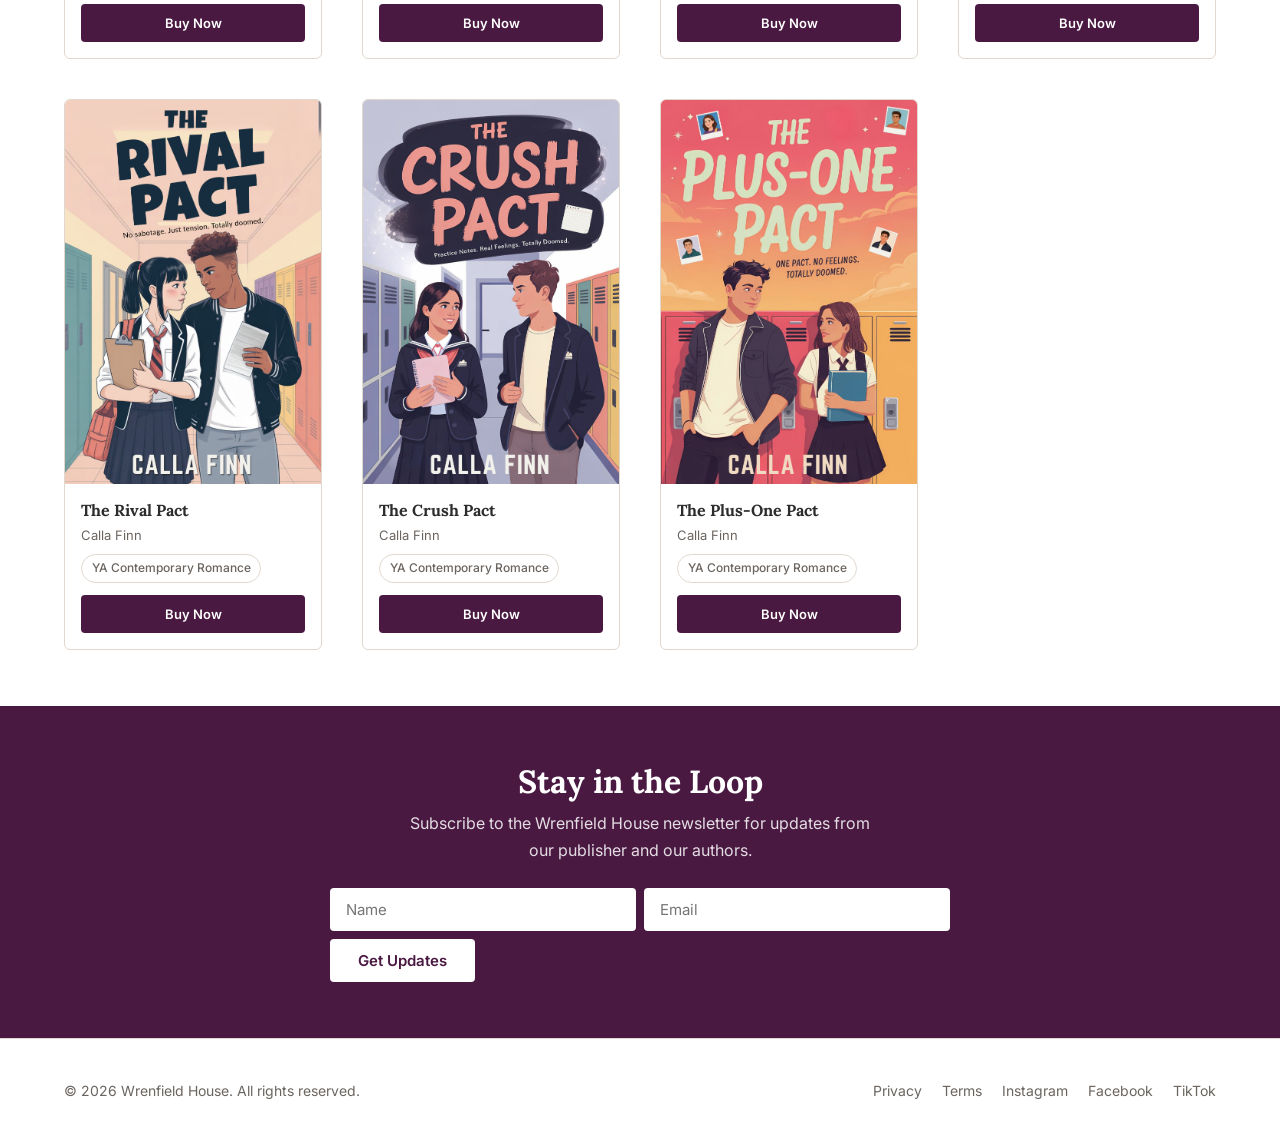
==== commit 8bc2eb6e: "deploy: 930663ecef365ebf9355235425bb49c1edcc3293" ====
--- a/index.html
+++ b/index.html
@@ -1,3 +1,3 @@
 <!DOCTYPE html><html lang="en"> <head><meta charset="UTF-8"><meta name="viewport" content="width=device-width, initial-scale=1.0"><meta name="description" content="Wrenfield House | Bold stories, unforgettable voices."><title>Wrenfield House | Bold Stories, Unforgettable Voices</title><link rel="icon" type="image/svg+xml" href="/favicon.svg"><link rel="stylesheet" href="/_astro/calla-finn.DYOgFp5V.css"></head> <body> <header class="container"> <div class="site-header"> <a href="/" class="logo">Wrenfield House</a> <nav> <a href="/#authors">Authors</a> <a href="/#books">Books</a> <a href="/#newsletter">Newsletter</a> </nav> </div> </header> <main>   <section class="hero"> <div class="container"> <h1>Wrenfield House</h1> <p class="tagline">Stories that stay with you.</p> <p class="mission">
 Wrenfield House is an indie publisher with a simple belief: the right story finds the right reader. From swoony YA romance to witchy romantic comedy to cold Nordic noir — and everything still to come — our authors write books you won't be able to put down.
-</p> </div> </section>  <section class="section" id="authors"> <div class="container"> <div class="section-title"> <span>Our Authors</span> <h2>Featured Authors</h2> </div> <div class="author-grid"> <a href="/authors/calla-finn/" class="card author-card" style="text-decoration:none; color:inherit;"> <img src="/images/authors/calla-finn/Calla-Finn.png" alt="Calla Finn" class="avatar" loading="lazy"> <div class="meta"> <h3>Calla Finn</h3> <p class="genres">YA Contemporary Romance</p> </div> </a><a href="/authors/freya-nordin/" class="card author-card" style="text-decoration:none; color:inherit;"> <img src="/images/authors/freya-nordin/Freya-Nordin.png" alt="Freya Nordin" class="avatar" loading="lazy"> <div class="meta"> <h3>Freya Nordin</h3> <p class="genres">Nordic Noir</p> </div> </a><a href="/authors/sapphire-winter/" class="card author-card" style="text-decoration:none; color:inherit;"> <img src="/images/authors/sapphire-winter/Sapphire-Winter.png" alt="Sapphire Winter" class="avatar" loading="lazy"> <div class="meta"> <h3>Sapphire Winter</h3> <p class="genres">Witchy Romantic Comedy</p> </div> </a> </div> </div> </section>  <section class="section" id="books"> <div class="container"> <div class="section-title"> <span>Browse</span> <h2>Our Books</h2> </div> <!-- Genre filters --> <div class="filter-bar" id="genre-filters"> <button class="tag active" data-genre="all">All</button> <button class="tag" data-genre="Witchy Romantic Comedy">Witchy Romantic Comedy</button><button class="tag" data-genre="YA Contemporary Romance">YA Contemporary Romance</button> </div> <!-- Author filters --> <div class="filter-bar" id="author-filters"> <button class="tag active" data-author="all">All Authors</button> <button class="tag" data-author="calla-finn">Calla Finn</button><button class="tag" data-author="freya-nordin">Freya Nordin</button><button class="tag" data-author="sapphire-winter">Sapphire Winter</button> </div> <!-- Book grid --> <div class="book-grid" id="book-grid"> <div class="card book-card" data-genre="YA Contemporary Romance" data-author="calla-finn"> <div class="cover-wrap"> <img src="/images/covers/calla-finn/the-spring-pact.png" alt="The Spring Pact" loading="lazy"> </div> <div class="info"> <h4>The Spring Pact</h4> <p class="author-name">Calla Finn</p> <span class="tag genre-tag">YA Contemporary Romance</span> <a href="https://www.amazon.com/dp/B0GX337PRJ" class="btn btn-dark" target="_blank" rel="noopener">Buy Now</a> </div> </div><div class="card book-card" data-genre="Witchy Romantic Comedy" data-author="sapphire-winter"> <div class="cover-wrap"> <img src="/images/covers/sapphire-winter/spells-and-second-chances.png" alt="Spells &#38; Second Chances" loading="lazy"> </div> <div class="info"> <h4>Spells &amp; Second Chances</h4> <p class="author-name">Sapphire Winter</p> <span class="tag genre-tag">Witchy Romantic Comedy</span> <a href="https://www.amazon.com/dp/B0FLKPRMCH" class="btn btn-dark" target="_blank" rel="noopener">Buy Now</a> </div> </div><div class="card book-card" data-genre="YA Contemporary Romance" data-author="calla-finn"> <div class="cover-wrap"> <img src="/images/covers/calla-finn/the-winter-pact.png" alt="The Winter Pact" loading="lazy"> </div> <div class="info"> <h4>The Winter Pact</h4> <p class="author-name">Calla Finn</p> <span class="tag genre-tag">YA Contemporary Romance</span> <a href="https://www.amazon.com/dp/B0FHYLGK21" class="btn btn-dark" target="_blank" rel="noopener">Buy Now</a> </div> </div><div class="card book-card" data-genre="YA Contemporary Romance" data-author="calla-finn"> <div class="cover-wrap"> <img src="/images/covers/calla-finn/the-rival-pact.png" alt="The Rival Pact" loading="lazy"> </div> <div class="info"> <h4>The Rival Pact</h4> <p class="author-name">Calla Finn</p> <span class="tag genre-tag">YA Contemporary Romance</span> <a href="https://www.amazon.com/dp/B0FGZKSBR5" class="btn btn-dark" target="_blank" rel="noopener">Buy Now</a> </div> </div><div class="card book-card" data-genre="Witchy Romantic Comedy" data-author="sapphire-winter"> <div class="cover-wrap"> <img src="/images/covers/sapphire-winter/hexes-and-exes.png" alt="Hexes &#38; Exes" loading="lazy"> </div> <div class="info"> <h4>Hexes &amp; Exes</h4> <p class="author-name">Sapphire Winter</p> <span class="tag genre-tag">Witchy Romantic Comedy</span> <a href="https://www.amazon.com/dp/B0FLKJRB7X" class="btn btn-dark" target="_blank" rel="noopener">Buy Now</a> </div> </div><div class="card book-card" data-genre="YA Contemporary Romance" data-author="calla-finn"> <div class="cover-wrap"> <img src="/images/covers/calla-finn/the-crush-pact.png" alt="The Crush Pact" loading="lazy"> </div> <div class="info"> <h4>The Crush Pact</h4> <p class="author-name">Calla Finn</p> <span class="tag genre-tag">YA Contemporary Romance</span> <a href="https://www.amazon.com/dp/B0FGDSTBF4" class="btn btn-dark" target="_blank" rel="noopener">Buy Now</a> </div> </div><div class="card book-card" data-genre="YA Contemporary Romance" data-author="calla-finn"> <div class="cover-wrap"> <img src="/images/covers/calla-finn/the-plus-one-pact.png" alt="The Plus-One Pact" loading="lazy"> </div> <div class="info"> <h4>The Plus-One Pact</h4> <p class="author-name">Calla Finn</p> <span class="tag genre-tag">YA Contemporary Romance</span> <a href="https://www.amazon.com/dp/B0FFTJF479" class="btn btn-dark" target="_blank" rel="noopener">Buy Now</a> </div> </div> </div> </div> </section>  <section class="newsletter-banner" id="newsletter"> <div class="container"> <h2>Stay in the Loop</h2> <p>Subscribe to the Wrenfield House newsletter for updates from our publisher and our authors.</p> <form id="main-newsletter-form"> <input type="text" name="fields[name]" placeholder="Name" autocomplete="given-name"> <input type="email" name="fields[email]" placeholder="Email" autocomplete="email" required> <button type="submit" class="btn btn-primary" style="white-space:nowrap;">Get Updates</button> </form> <p id="newsletter-success" style="display:none; color:var(--color-white); font-weight:600; margin-top:var(--space-sm);">Thank you! You're on the list.</p> </div> </section>  </main> <footer class="site-footer"> <div class="container"> <div class="footer-inner"> <p>&copy; 2026 Wrenfield House. All rights reserved.</p> <div class="footer-links"> <a href="/privacy">Privacy</a> <a href="/terms">Terms</a> <a href="https://instagram.com" target="_blank" rel="noopener">Instagram</a> <a href="https://facebook.com" target="_blank" rel="noopener">Facebook</a> <a href="https://tiktok.com" target="_blank" rel="noopener">TikTok</a> </div> </div> </div> </footer> <!-- MailerLite Universal --> <script type="module">fetch("https://assets.mailerlite.com/jsonp/YOUR_ACCOUNT_ID/forms/YOUR_FORM_ID/takel");</script> <script type="module" src="/_astro/BaseLayout.astro_astro_type_script_index_1_lang.qGqBlL0f.js"></script> <script type="module">(function(e,a,c,m,t,s,n){e[t]=e[t]||function(){(e[t].q=e[t].q||[]).push(arguments)},s=a.createElement(c),s.async=1,s.src=m,n=a.getElementsByTagName(c)[0],n.parentNode.insertBefore(s,n)})(window,document,"script","https://assets.mailerlite.com/js/universal.js","ml");ml("account","YOUR_ACCOUNT_ID");</script> </body> </html> <script type="module">const r=document.querySelectorAll("#genre-filters .tag"),n=document.querySelectorAll("#author-filters .tag"),d=document.querySelectorAll("#book-grid .book-card");let o="all",c="all";function i(){d.forEach(e=>{const t=o==="all"||e.dataset.genre===o,l=c==="all"||e.dataset.author===c;e.style.display=t&&l?"":"none"})}r.forEach(e=>{e.addEventListener("click",()=>{r.forEach(t=>t.classList.remove("active")),e.classList.add("active"),o=e.dataset.genre??"all",i()})});n.forEach(e=>{e.addEventListener("click",()=>{n.forEach(t=>t.classList.remove("active")),e.classList.add("active"),c=e.dataset.author??"all",i()})});const s=document.getElementById("main-newsletter-form");s?.addEventListener("submit",async e=>{e.preventDefault();const t=s.querySelector('input[type="email"]').value,l=s.querySelector('input[type="text"]')?.value??"",a=new URLSearchParams;a.append("fields[name]",l),a.append("fields[email]",t),a.append("ml-submit","1"),a.append("anticsrf","true");try{await fetch("https://assets.mailerlite.com/jsonp/1623576/forms/186076459695081449/subscribe",{method:"POST",body:a,mode:"no-cors"})}catch{}s.style.display="none",document.getElementById("newsletter-success").style.display="block"});</script>+</p> </div> </section>  <section class="section" id="authors"> <div class="container"> <div class="section-title"> <span>Our Authors</span> <h2>Featured Authors</h2> </div> <div class="author-grid"> <a href="/authors/calla-finn/" class="card author-card" style="text-decoration:none; color:inherit;"> <img src="/images/authors/calla-finn/Calla-Finn.png" alt="Calla Finn" class="avatar" loading="lazy"> <div class="meta"> <h3>Calla Finn</h3> <p class="genres">YA Contemporary Romance</p> </div> </a><a href="/authors/freya-nordin/" class="card author-card" style="text-decoration:none; color:inherit;"> <img src="/images/authors/freya-nordin/Freya-Nordin.png" alt="Freya Nordin" class="avatar" loading="lazy"> <div class="meta"> <h3>Freya Nordin</h3> <p class="genres">Nordic Noir</p> </div> </a><a href="/authors/sapphire-winter/" class="card author-card" style="text-decoration:none; color:inherit;"> <img src="/images/authors/sapphire-winter/Sapphire-Winter.png" alt="Sapphire Winter" class="avatar" loading="lazy"> <div class="meta"> <h3>Sapphire Winter</h3> <p class="genres">Witchy Romantic Comedy</p> </div> </a> </div> </div> </section>  <section class="section" id="books"> <div class="container"> <div class="section-title"> <span>Browse</span> <h2>Our Books</h2> </div> <!-- Genre filters --> <div class="filter-bar" id="genre-filters"> <button class="tag active" data-genre="all">All</button> <button class="tag" data-genre="Witchy Romantic Comedy">Witchy Romantic Comedy</button><button class="tag" data-genre="YA Contemporary Romance">YA Contemporary Romance</button> </div> <!-- Author filters --> <div class="filter-bar" id="author-filters"> <button class="tag active" data-author="all">All Authors</button> <button class="tag" data-author="calla-finn">Calla Finn</button><button class="tag" data-author="freya-nordin">Freya Nordin</button><button class="tag" data-author="sapphire-winter">Sapphire Winter</button> </div> <!-- Book grid --> <div class="book-grid" id="book-grid"> <div class="card book-card" data-genre="YA Contemporary Romance" data-author="calla-finn"> <div class="cover-wrap"> <img src="/images/covers/calla-finn/the-spring-pact.png" alt="The Spring Pact" loading="lazy"> </div> <div class="info"> <h4>The Spring Pact</h4> <p class="author-name">Calla Finn</p> <span class="tag genre-tag">YA Contemporary Romance</span> <a href="https://www.amazon.com/dp/B0GX337PRJ" class="btn btn-dark" target="_blank" rel="noopener">Buy Now</a> </div> </div><div class="card book-card" data-genre="Witchy Romantic Comedy" data-author="sapphire-winter"> <div class="cover-wrap"> <img src="/images/covers/sapphire-winter/spells-and-second-chances.png" alt="Spells &#38; Second Chances" loading="lazy"> </div> <div class="info"> <h4>Spells &amp; Second Chances</h4> <p class="author-name">Sapphire Winter</p> <span class="tag genre-tag">Witchy Romantic Comedy</span> <a href="https://www.amazon.com/dp/B0FLKPRMCH" class="btn btn-dark" target="_blank" rel="noopener">Buy Now</a> </div> </div><div class="card book-card" data-genre="YA Contemporary Romance" data-author="calla-finn"> <div class="cover-wrap"> <img src="/images/covers/calla-finn/the-winter-pact.png" alt="The Winter Pact" loading="lazy"> </div> <div class="info"> <h4>The Winter Pact</h4> <p class="author-name">Calla Finn</p> <span class="tag genre-tag">YA Contemporary Romance</span> <a href="https://www.amazon.com/dp/B0FHYLGK21" class="btn btn-dark" target="_blank" rel="noopener">Buy Now</a> </div> </div><div class="card book-card" data-genre="Witchy Romantic Comedy" data-author="sapphire-winter"> <div class="cover-wrap"> <img src="/images/covers/sapphire-winter/hexes-and-exes.png" alt="Hexes &#38; Exes" loading="lazy"> </div> <div class="info"> <h4>Hexes &amp; Exes</h4> <p class="author-name">Sapphire Winter</p> <span class="tag genre-tag">Witchy Romantic Comedy</span> <a href="https://www.amazon.com/dp/B0FLKJRB7X" class="btn btn-dark" target="_blank" rel="noopener">Buy Now</a> </div> </div><div class="card book-card" data-genre="YA Contemporary Romance" data-author="calla-finn"> <div class="cover-wrap"> <img src="/images/covers/calla-finn/the-rival-pact.png" alt="The Rival Pact" loading="lazy"> </div> <div class="info"> <h4>The Rival Pact</h4> <p class="author-name">Calla Finn</p> <span class="tag genre-tag">YA Contemporary Romance</span> <a href="https://www.amazon.com/dp/B0FGZKSBR5" class="btn btn-dark" target="_blank" rel="noopener">Buy Now</a> </div> </div><div class="card book-card" data-genre="YA Contemporary Romance" data-author="calla-finn"> <div class="cover-wrap"> <img src="/images/covers/calla-finn/the-crush-pact.png" alt="The Crush Pact" loading="lazy"> </div> <div class="info"> <h4>The Crush Pact</h4> <p class="author-name">Calla Finn</p> <span class="tag genre-tag">YA Contemporary Romance</span> <a href="https://www.amazon.com/dp/B0FGDSTBF4" class="btn btn-dark" target="_blank" rel="noopener">Buy Now</a> </div> </div><div class="card book-card" data-genre="YA Contemporary Romance" data-author="calla-finn"> <div class="cover-wrap"> <img src="/images/covers/calla-finn/the-plus-one-pact.png" alt="The Plus-One Pact" loading="lazy"> </div> <div class="info"> <h4>The Plus-One Pact</h4> <p class="author-name">Calla Finn</p> <span class="tag genre-tag">YA Contemporary Romance</span> <a href="https://www.amazon.com/dp/B0FFTJF479" class="btn btn-dark" target="_blank" rel="noopener">Buy Now</a> </div> </div> </div> </div> </section>  <section class="newsletter-banner" id="newsletter"> <div class="container"> <h2>Stay in the Loop</h2> <p>Subscribe to the Wrenfield House newsletter for updates from our publisher and our authors.</p> <form id="main-newsletter-form"> <input type="text" name="fields[name]" placeholder="Name" autocomplete="given-name"> <input type="email" name="fields[email]" placeholder="Email" autocomplete="email" required> <button type="submit" class="btn btn-primary" style="white-space:nowrap;">Get Updates</button> </form> <p id="newsletter-success" style="display:none; color:var(--color-white); font-weight:600; margin-top:var(--space-sm);">Thank you! You're on the list.</p> </div> </section>  </main> <footer class="site-footer"> <div class="container"> <div class="footer-inner"> <p>&copy; 2026 Wrenfield House. All rights reserved.</p> <div class="footer-links"> <a href="/privacy">Privacy</a> <a href="/terms">Terms</a> <a href="https://instagram.com" target="_blank" rel="noopener">Instagram</a> <a href="https://facebook.com" target="_blank" rel="noopener">Facebook</a> <a href="https://tiktok.com" target="_blank" rel="noopener">TikTok</a> </div> </div> </div> </footer> <!-- MailerLite Universal --> <script type="module">fetch("https://assets.mailerlite.com/jsonp/YOUR_ACCOUNT_ID/forms/YOUR_FORM_ID/takel");</script> <script type="module" src="/_astro/BaseLayout.astro_astro_type_script_index_1_lang.qGqBlL0f.js"></script> <script type="module">(function(e,a,c,m,t,s,n){e[t]=e[t]||function(){(e[t].q=e[t].q||[]).push(arguments)},s=a.createElement(c),s.async=1,s.src=m,n=a.getElementsByTagName(c)[0],n.parentNode.insertBefore(s,n)})(window,document,"script","https://assets.mailerlite.com/js/universal.js","ml");ml("account","YOUR_ACCOUNT_ID");</script> </body> </html> <script type="module">const r=document.querySelectorAll("#genre-filters .tag"),n=document.querySelectorAll("#author-filters .tag"),d=document.querySelectorAll("#book-grid .book-card");let o="all",c="all";function i(){d.forEach(e=>{const t=o==="all"||e.dataset.genre===o,l=c==="all"||e.dataset.author===c;e.style.display=t&&l?"":"none"})}r.forEach(e=>{e.addEventListener("click",()=>{r.forEach(t=>t.classList.remove("active")),e.classList.add("active"),o=e.dataset.genre??"all",i()})});n.forEach(e=>{e.addEventListener("click",()=>{n.forEach(t=>t.classList.remove("active")),e.classList.add("active"),c=e.dataset.author??"all",i()})});const s=document.getElementById("main-newsletter-form");s?.addEventListener("submit",async e=>{e.preventDefault();const t=s.querySelector('input[type="email"]').value,l=s.querySelector('input[type="text"]')?.value??"",a=new URLSearchParams;a.append("fields[name]",l),a.append("fields[email]",t),a.append("ml-submit","1"),a.append("anticsrf","true");try{await fetch("https://assets.mailerlite.com/jsonp/1623576/forms/186076459695081449/subscribe",{method:"POST",body:a,mode:"no-cors"})}catch{}s.style.display="none",document.getElementById("newsletter-success").style.display="block"});</script>
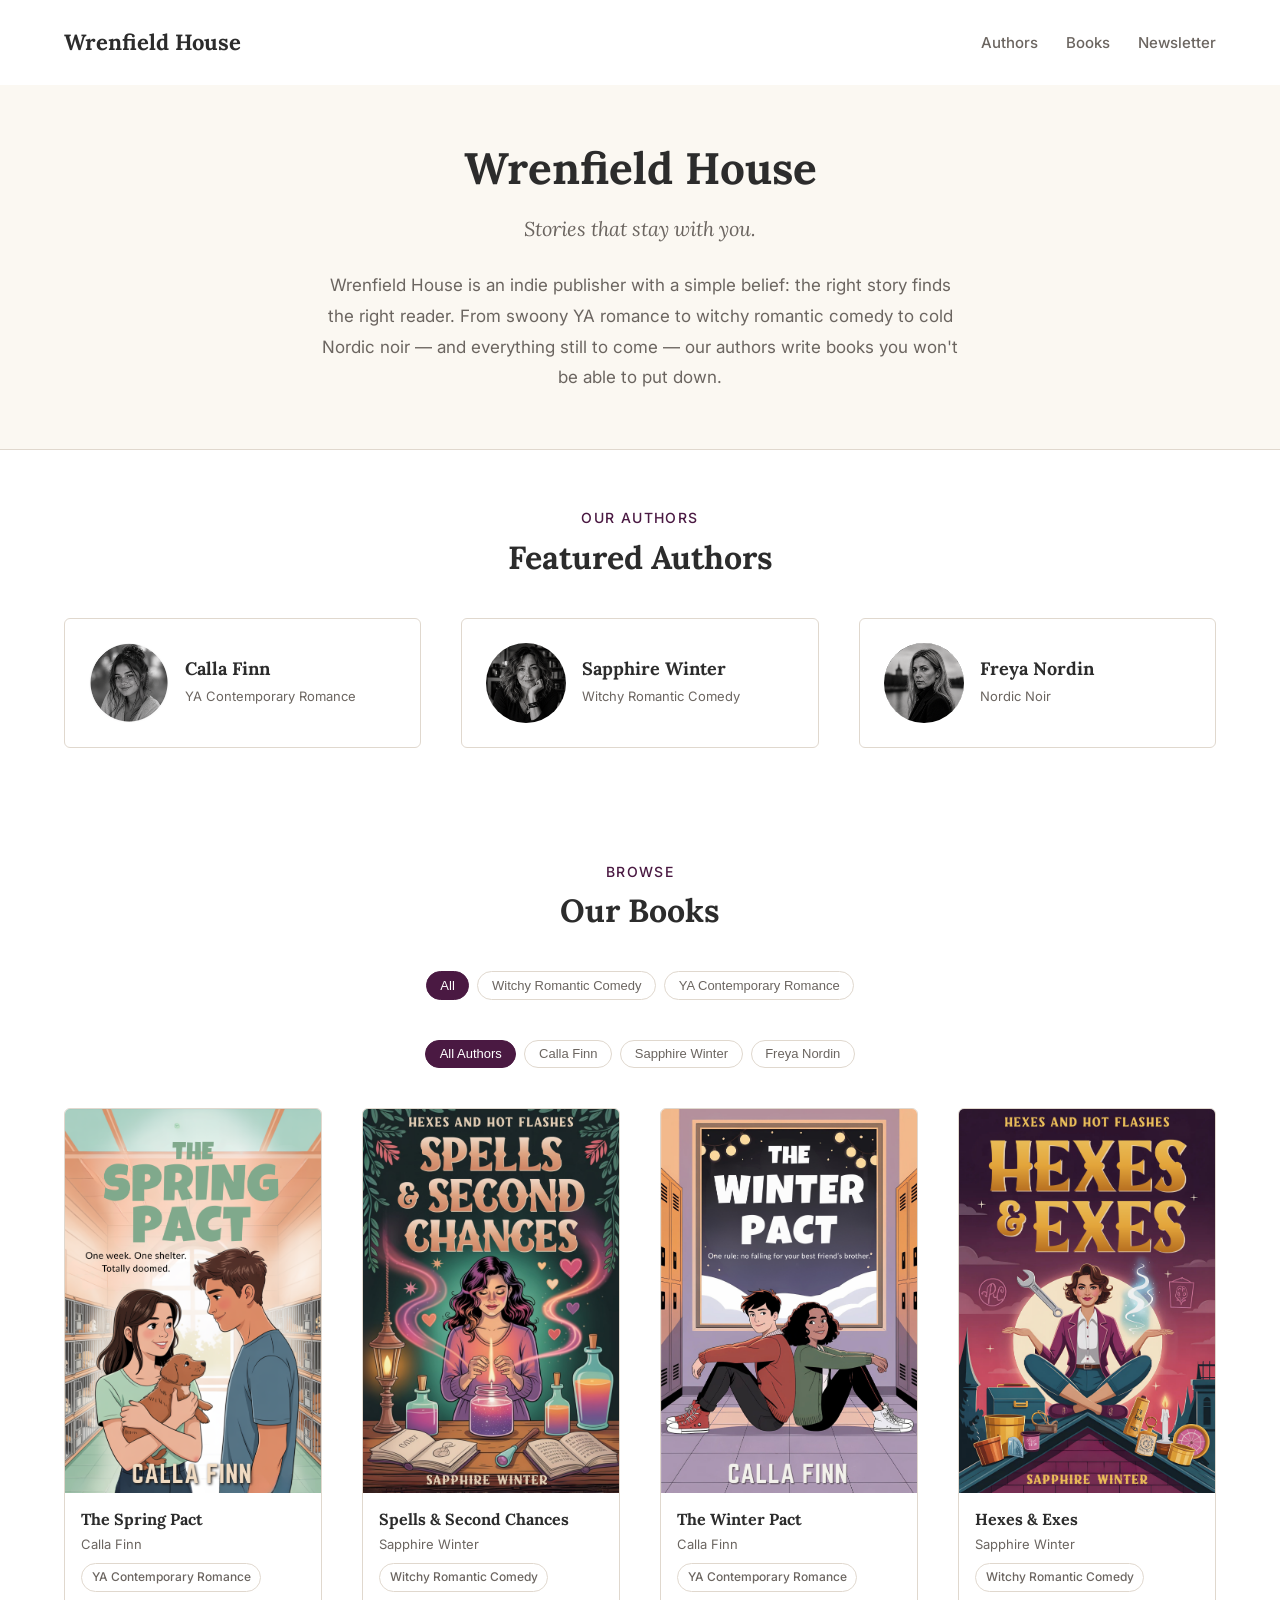
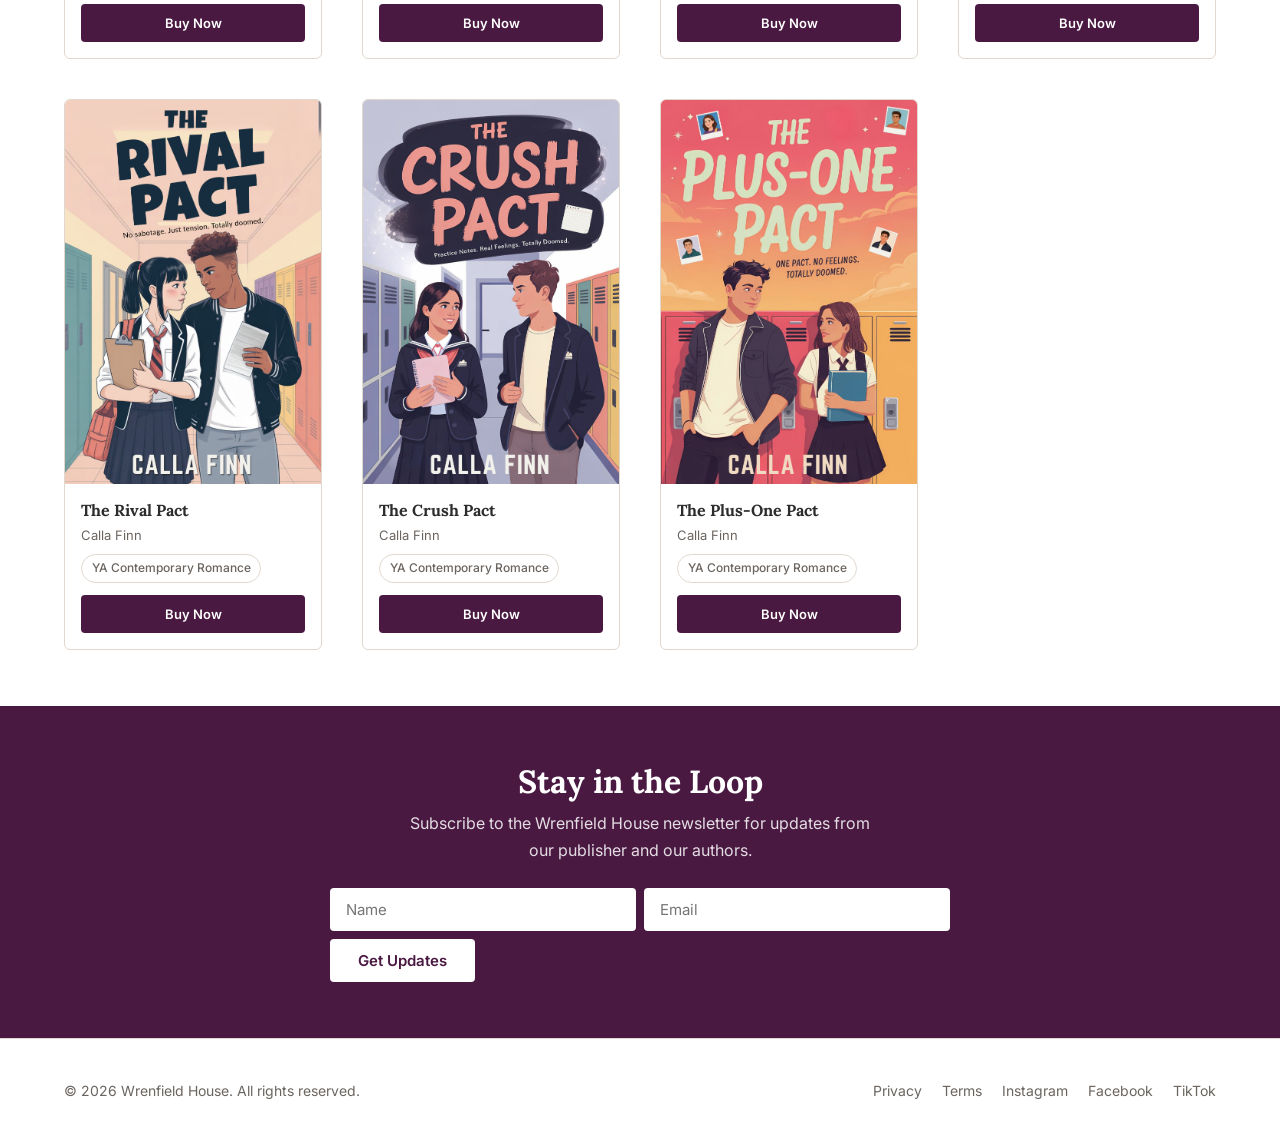
==== commit 823a0474: "deploy: 25d772cdd6a3d2e91fda57e0f5d5830f215be807" ====
--- a/index.html
+++ b/index.html
@@ -1,3 +1,3 @@
 <!DOCTYPE html><html lang="en"> <head><meta charset="UTF-8"><meta name="viewport" content="width=device-width, initial-scale=1.0"><meta name="description" content="Wrenfield House | Bold stories, unforgettable voices."><title>Wrenfield House | Bold Stories, Unforgettable Voices</title><link rel="icon" type="image/svg+xml" href="/favicon.svg"><link rel="stylesheet" href="/_astro/calla-finn.DYOgFp5V.css"></head> <body> <header class="container"> <div class="site-header"> <a href="/" class="logo">Wrenfield House</a> <nav> <a href="/#authors">Authors</a> <a href="/#books">Books</a> <a href="/#newsletter">Newsletter</a> </nav> </div> </header> <main>   <section class="hero"> <div class="container"> <h1>Wrenfield House</h1> <p class="tagline">Stories that stay with you.</p> <p class="mission">
 Wrenfield House is an indie publisher with a simple belief: the right story finds the right reader. From swoony YA romance to witchy romantic comedy to cold Nordic noir — and everything still to come — our authors write books you won't be able to put down.
-</p> </div> </section>  <section class="section" id="authors"> <div class="container"> <div class="section-title"> <span>Our Authors</span> <h2>Featured Authors</h2> </div> <div class="author-grid"> <a href="/authors/calla-finn/" class="card author-card" style="text-decoration:none; color:inherit;"> <img src="/images/authors/calla-finn/Calla-Finn.png" alt="Calla Finn" class="avatar" loading="lazy"> <div class="meta"> <h3>Calla Finn</h3> <p class="genres">YA Contemporary Romance</p> </div> </a><a href="/authors/freya-nordin/" class="card author-card" style="text-decoration:none; color:inherit;"> <img src="/images/authors/freya-nordin/Freya-Nordin.png" alt="Freya Nordin" class="avatar" loading="lazy"> <div class="meta"> <h3>Freya Nordin</h3> <p class="genres">Nordic Noir</p> </div> </a><a href="/authors/sapphire-winter/" class="card author-card" style="text-decoration:none; color:inherit;"> <img src="/images/authors/sapphire-winter/Sapphire-Winter.png" alt="Sapphire Winter" class="avatar" loading="lazy"> <div class="meta"> <h3>Sapphire Winter</h3> <p class="genres">Witchy Romantic Comedy</p> </div> </a> </div> </div> </section>  <section class="section" id="books"> <div class="container"> <div class="section-title"> <span>Browse</span> <h2>Our Books</h2> </div> <!-- Genre filters --> <div class="filter-bar" id="genre-filters"> <button class="tag active" data-genre="all">All</button> <button class="tag" data-genre="Witchy Romantic Comedy">Witchy Romantic Comedy</button><button class="tag" data-genre="YA Contemporary Romance">YA Contemporary Romance</button> </div> <!-- Author filters --> <div class="filter-bar" id="author-filters"> <button class="tag active" data-author="all">All Authors</button> <button class="tag" data-author="calla-finn">Calla Finn</button><button class="tag" data-author="freya-nordin">Freya Nordin</button><button class="tag" data-author="sapphire-winter">Sapphire Winter</button> </div> <!-- Book grid --> <div class="book-grid" id="book-grid"> <div class="card book-card" data-genre="YA Contemporary Romance" data-author="calla-finn"> <div class="cover-wrap"> <img src="/images/covers/calla-finn/the-spring-pact.png" alt="The Spring Pact" loading="lazy"> </div> <div class="info"> <h4>The Spring Pact</h4> <p class="author-name">Calla Finn</p> <span class="tag genre-tag">YA Contemporary Romance</span> <a href="https://www.amazon.com/dp/B0GX337PRJ" class="btn btn-dark" target="_blank" rel="noopener">Buy Now</a> </div> </div><div class="card book-card" data-genre="Witchy Romantic Comedy" data-author="sapphire-winter"> <div class="cover-wrap"> <img src="/images/covers/sapphire-winter/spells-and-second-chances.png" alt="Spells &#38; Second Chances" loading="lazy"> </div> <div class="info"> <h4>Spells &amp; Second Chances</h4> <p class="author-name">Sapphire Winter</p> <span class="tag genre-tag">Witchy Romantic Comedy</span> <a href="https://www.amazon.com/dp/B0FLKPRMCH" class="btn btn-dark" target="_blank" rel="noopener">Buy Now</a> </div> </div><div class="card book-card" data-genre="YA Contemporary Romance" data-author="calla-finn"> <div class="cover-wrap"> <img src="/images/covers/calla-finn/the-winter-pact.png" alt="The Winter Pact" loading="lazy"> </div> <div class="info"> <h4>The Winter Pact</h4> <p class="author-name">Calla Finn</p> <span class="tag genre-tag">YA Contemporary Romance</span> <a href="https://www.amazon.com/dp/B0FHYLGK21" class="btn btn-dark" target="_blank" rel="noopener">Buy Now</a> </div> </div><div class="card book-card" data-genre="Witchy Romantic Comedy" data-author="sapphire-winter"> <div class="cover-wrap"> <img src="/images/covers/sapphire-winter/hexes-and-exes.png" alt="Hexes &#38; Exes" loading="lazy"> </div> <div class="info"> <h4>Hexes &amp; Exes</h4> <p class="author-name">Sapphire Winter</p> <span class="tag genre-tag">Witchy Romantic Comedy</span> <a href="https://www.amazon.com/dp/B0FLKJRB7X" class="btn btn-dark" target="_blank" rel="noopener">Buy Now</a> </div> </div><div class="card book-card" data-genre="YA Contemporary Romance" data-author="calla-finn"> <div class="cover-wrap"> <img src="/images/covers/calla-finn/the-rival-pact.png" alt="The Rival Pact" loading="lazy"> </div> <div class="info"> <h4>The Rival Pact</h4> <p class="author-name">Calla Finn</p> <span class="tag genre-tag">YA Contemporary Romance</span> <a href="https://www.amazon.com/dp/B0FGZKSBR5" class="btn btn-dark" target="_blank" rel="noopener">Buy Now</a> </div> </div><div class="card book-card" data-genre="YA Contemporary Romance" data-author="calla-finn"> <div class="cover-wrap"> <img src="/images/covers/calla-finn/the-crush-pact.png" alt="The Crush Pact" loading="lazy"> </div> <div class="info"> <h4>The Crush Pact</h4> <p class="author-name">Calla Finn</p> <span class="tag genre-tag">YA Contemporary Romance</span> <a href="https://www.amazon.com/dp/B0FGDSTBF4" class="btn btn-dark" target="_blank" rel="noopener">Buy Now</a> </div> </div><div class="card book-card" data-genre="YA Contemporary Romance" data-author="calla-finn"> <div class="cover-wrap"> <img src="/images/covers/calla-finn/the-plus-one-pact.png" alt="The Plus-One Pact" loading="lazy"> </div> <div class="info"> <h4>The Plus-One Pact</h4> <p class="author-name">Calla Finn</p> <span class="tag genre-tag">YA Contemporary Romance</span> <a href="https://www.amazon.com/dp/B0FFTJF479" class="btn btn-dark" target="_blank" rel="noopener">Buy Now</a> </div> </div> </div> </div> </section>  <section class="newsletter-banner" id="newsletter"> <div class="container"> <h2>Stay in the Loop</h2> <p>Subscribe to the Wrenfield House newsletter for updates from our publisher and our authors.</p> <form id="main-newsletter-form"> <input type="text" name="fields[name]" placeholder="Name" autocomplete="given-name"> <input type="email" name="fields[email]" placeholder="Email" autocomplete="email" required> <button type="submit" class="btn btn-primary" style="white-space:nowrap;">Get Updates</button> </form> <p id="newsletter-success" style="display:none; color:var(--color-white); font-weight:600; margin-top:var(--space-sm);">Thank you! You're on the list.</p> </div> </section>  </main> <footer class="site-footer"> <div class="container"> <div class="footer-inner"> <p>&copy; 2026 Wrenfield House. All rights reserved.</p> <div class="footer-links"> <a href="/privacy">Privacy</a> <a href="/terms">Terms</a> <a href="https://instagram.com" target="_blank" rel="noopener">Instagram</a> <a href="https://facebook.com" target="_blank" rel="noopener">Facebook</a> <a href="https://tiktok.com" target="_blank" rel="noopener">TikTok</a> </div> </div> </div> </footer> <!-- MailerLite Universal --> <script type="module">fetch("https://assets.mailerlite.com/jsonp/YOUR_ACCOUNT_ID/forms/YOUR_FORM_ID/takel");</script> <script type="module" src="/_astro/BaseLayout.astro_astro_type_script_index_1_lang.qGqBlL0f.js"></script> <script type="module">(function(e,a,c,m,t,s,n){e[t]=e[t]||function(){(e[t].q=e[t].q||[]).push(arguments)},s=a.createElement(c),s.async=1,s.src=m,n=a.getElementsByTagName(c)[0],n.parentNode.insertBefore(s,n)})(window,document,"script","https://assets.mailerlite.com/js/universal.js","ml");ml("account","YOUR_ACCOUNT_ID");</script> </body> </html> <script type="module">const r=document.querySelectorAll("#genre-filters .tag"),n=document.querySelectorAll("#author-filters .tag"),d=document.querySelectorAll("#book-grid .book-card");let o="all",c="all";function i(){d.forEach(e=>{const t=o==="all"||e.dataset.genre===o,l=c==="all"||e.dataset.author===c;e.style.display=t&&l?"":"none"})}r.forEach(e=>{e.addEventListener("click",()=>{r.forEach(t=>t.classList.remove("active")),e.classList.add("active"),o=e.dataset.genre??"all",i()})});n.forEach(e=>{e.addEventListener("click",()=>{n.forEach(t=>t.classList.remove("active")),e.classList.add("active"),c=e.dataset.author??"all",i()})});const s=document.getElementById("main-newsletter-form");s?.addEventListener("submit",async e=>{e.preventDefault();const t=s.querySelector('input[type="email"]').value,l=s.querySelector('input[type="text"]')?.value??"",a=new URLSearchParams;a.append("fields[name]",l),a.append("fields[email]",t),a.append("ml-submit","1"),a.append("anticsrf","true");try{await fetch("https://assets.mailerlite.com/jsonp/1623576/forms/186076459695081449/subscribe",{method:"POST",body:a,mode:"no-cors"})}catch{}s.style.display="none",document.getElementById("newsletter-success").style.display="block"});</script>+</p> </div> </section>  <section class="section" id="authors"> <div class="container"> <div class="section-title"> <span>Our Authors</span> <h2>Featured Authors</h2> </div> <div class="author-grid"> <a href="/authors/calla-finn/" class="card author-card" style="text-decoration:none; color:inherit;"> <img src="/images/authors/calla-finn/Calla-Finn.png" alt="Calla Finn" class="avatar" loading="lazy"> <div class="meta"> <h3>Calla Finn</h3> <p class="genres">YA Contemporary Romance</p> </div> </a><a href="/authors/sapphire-winter/" class="card author-card" style="text-decoration:none; color:inherit;"> <img src="/images/authors/sapphire-winter/Sapphire-Winter.png" alt="Sapphire Winter" class="avatar" loading="lazy"> <div class="meta"> <h3>Sapphire Winter</h3> <p class="genres">Witchy Romantic Comedy</p> </div> </a><a href="/authors/freya-nordin/" class="card author-card" style="text-decoration:none; color:inherit;"> <img src="/images/authors/freya-nordin/Freya-Nordin.png" alt="Freya Nordin" class="avatar" loading="lazy"> <div class="meta"> <h3>Freya Nordin</h3> <p class="genres">Nordic Noir</p> </div> </a> </div> </div> </section>  <section class="section" id="books"> <div class="container"> <div class="section-title"> <span>Browse</span> <h2>Our Books</h2> </div> <!-- Genre filters --> <div class="filter-bar" id="genre-filters"> <button class="tag active" data-genre="all">All</button> <button class="tag" data-genre="Witchy Romantic Comedy">Witchy Romantic Comedy</button><button class="tag" data-genre="YA Contemporary Romance">YA Contemporary Romance</button> </div> <!-- Author filters --> <div class="filter-bar" id="author-filters"> <button class="tag active" data-author="all">All Authors</button> <button class="tag" data-author="calla-finn">Calla Finn</button><button class="tag" data-author="sapphire-winter">Sapphire Winter</button><button class="tag" data-author="freya-nordin">Freya Nordin</button> </div> <!-- Book grid --> <div class="book-grid" id="book-grid"> <div class="card book-card" data-genre="YA Contemporary Romance" data-author="calla-finn"> <div class="cover-wrap"> <img src="/images/covers/calla-finn/the-spring-pact.png" alt="The Spring Pact" loading="lazy"> </div> <div class="info"> <h4>The Spring Pact</h4> <p class="author-name">Calla Finn</p> <span class="tag genre-tag">YA Contemporary Romance</span> <a href="https://www.amazon.com/dp/B0GX337PRJ" class="btn btn-dark" target="_blank" rel="noopener">Buy Now</a> </div> </div><div class="card book-card" data-genre="Witchy Romantic Comedy" data-author="sapphire-winter"> <div class="cover-wrap"> <img src="/images/covers/sapphire-winter/spells-and-second-chances.png" alt="Spells &#38; Second Chances" loading="lazy"> </div> <div class="info"> <h4>Spells &amp; Second Chances</h4> <p class="author-name">Sapphire Winter</p> <span class="tag genre-tag">Witchy Romantic Comedy</span> <a href="https://www.amazon.com/dp/B0FLKPRMCH" class="btn btn-dark" target="_blank" rel="noopener">Buy Now</a> </div> </div><div class="card book-card" data-genre="YA Contemporary Romance" data-author="calla-finn"> <div class="cover-wrap"> <img src="/images/covers/calla-finn/the-winter-pact.png" alt="The Winter Pact" loading="lazy"> </div> <div class="info"> <h4>The Winter Pact</h4> <p class="author-name">Calla Finn</p> <span class="tag genre-tag">YA Contemporary Romance</span> <a href="https://www.amazon.com/dp/B0FHYLGK21" class="btn btn-dark" target="_blank" rel="noopener">Buy Now</a> </div> </div><div class="card book-card" data-genre="Witchy Romantic Comedy" data-author="sapphire-winter"> <div class="cover-wrap"> <img src="/images/covers/sapphire-winter/hexes-and-exes.png" alt="Hexes &#38; Exes" loading="lazy"> </div> <div class="info"> <h4>Hexes &amp; Exes</h4> <p class="author-name">Sapphire Winter</p> <span class="tag genre-tag">Witchy Romantic Comedy</span> <a href="https://www.amazon.com/dp/B0FLKJRB7X" class="btn btn-dark" target="_blank" rel="noopener">Buy Now</a> </div> </div><div class="card book-card" data-genre="YA Contemporary Romance" data-author="calla-finn"> <div class="cover-wrap"> <img src="/images/covers/calla-finn/the-rival-pact.png" alt="The Rival Pact" loading="lazy"> </div> <div class="info"> <h4>The Rival Pact</h4> <p class="author-name">Calla Finn</p> <span class="tag genre-tag">YA Contemporary Romance</span> <a href="https://www.amazon.com/dp/B0FGZKSBR5" class="btn btn-dark" target="_blank" rel="noopener">Buy Now</a> </div> </div><div class="card book-card" data-genre="YA Contemporary Romance" data-author="calla-finn"> <div class="cover-wrap"> <img src="/images/covers/calla-finn/the-crush-pact.png" alt="The Crush Pact" loading="lazy"> </div> <div class="info"> <h4>The Crush Pact</h4> <p class="author-name">Calla Finn</p> <span class="tag genre-tag">YA Contemporary Romance</span> <a href="https://www.amazon.com/dp/B0FGDSTBF4" class="btn btn-dark" target="_blank" rel="noopener">Buy Now</a> </div> </div><div class="card book-card" data-genre="YA Contemporary Romance" data-author="calla-finn"> <div class="cover-wrap"> <img src="/images/covers/calla-finn/the-plus-one-pact.png" alt="The Plus-One Pact" loading="lazy"> </div> <div class="info"> <h4>The Plus-One Pact</h4> <p class="author-name">Calla Finn</p> <span class="tag genre-tag">YA Contemporary Romance</span> <a href="https://www.amazon.com/dp/B0FFTJF479" class="btn btn-dark" target="_blank" rel="noopener">Buy Now</a> </div> </div> </div> </div> </section>  <section class="newsletter-banner" id="newsletter"> <div class="container"> <h2>Stay in the Loop</h2> <p>Subscribe to the Wrenfield House newsletter for updates from our publisher and our authors.</p> <form id="main-newsletter-form"> <input type="text" name="fields[name]" placeholder="Name" autocomplete="given-name"> <input type="email" name="fields[email]" placeholder="Email" autocomplete="email" required> <button type="submit" class="btn btn-primary" style="white-space:nowrap;">Get Updates</button> </form> <p id="newsletter-success" style="display:none; color:var(--color-white); font-weight:600; margin-top:var(--space-sm);">Thank you! You're on the list.</p> </div> </section>  </main> <footer class="site-footer"> <div class="container"> <div class="footer-inner"> <p>&copy; 2026 Wrenfield House. All rights reserved.</p> <div class="footer-links"> <a href="/privacy">Privacy</a> <a href="/terms">Terms</a> <a href="https://instagram.com" target="_blank" rel="noopener">Instagram</a> <a href="https://facebook.com" target="_blank" rel="noopener">Facebook</a> <a href="https://tiktok.com" target="_blank" rel="noopener">TikTok</a> </div> </div> </div> </footer> <!-- MailerLite Universal --> <script type="module">fetch("https://assets.mailerlite.com/jsonp/YOUR_ACCOUNT_ID/forms/YOUR_FORM_ID/takel");</script> <script type="module" src="/_astro/BaseLayout.astro_astro_type_script_index_1_lang.qGqBlL0f.js"></script> <script type="module">(function(e,a,c,m,t,s,n){e[t]=e[t]||function(){(e[t].q=e[t].q||[]).push(arguments)},s=a.createElement(c),s.async=1,s.src=m,n=a.getElementsByTagName(c)[0],n.parentNode.insertBefore(s,n)})(window,document,"script","https://assets.mailerlite.com/js/universal.js","ml");ml("account","YOUR_ACCOUNT_ID");</script> </body> </html> <script type="module">const r=document.querySelectorAll("#genre-filters .tag"),n=document.querySelectorAll("#author-filters .tag"),d=document.querySelectorAll("#book-grid .book-card");let o="all",c="all";function i(){d.forEach(e=>{const t=o==="all"||e.dataset.genre===o,l=c==="all"||e.dataset.author===c;e.style.display=t&&l?"":"none"})}r.forEach(e=>{e.addEventListener("click",()=>{r.forEach(t=>t.classList.remove("active")),e.classList.add("active"),o=e.dataset.genre??"all",i()})});n.forEach(e=>{e.addEventListener("click",()=>{n.forEach(t=>t.classList.remove("active")),e.classList.add("active"),c=e.dataset.author??"all",i()})});const s=document.getElementById("main-newsletter-form");s?.addEventListener("submit",async e=>{e.preventDefault();const t=s.querySelector('input[type="email"]').value,l=s.querySelector('input[type="text"]')?.value??"",a=new URLSearchParams;a.append("fields[name]",l),a.append("fields[email]",t),a.append("ml-submit","1"),a.append("anticsrf","true");try{await fetch("https://assets.mailerlite.com/jsonp/1623576/forms/186076459695081449/subscribe",{method:"POST",body:a,mode:"no-cors"})}catch{}s.style.display="none",document.getElementById("newsletter-success").style.display="block"});</script>
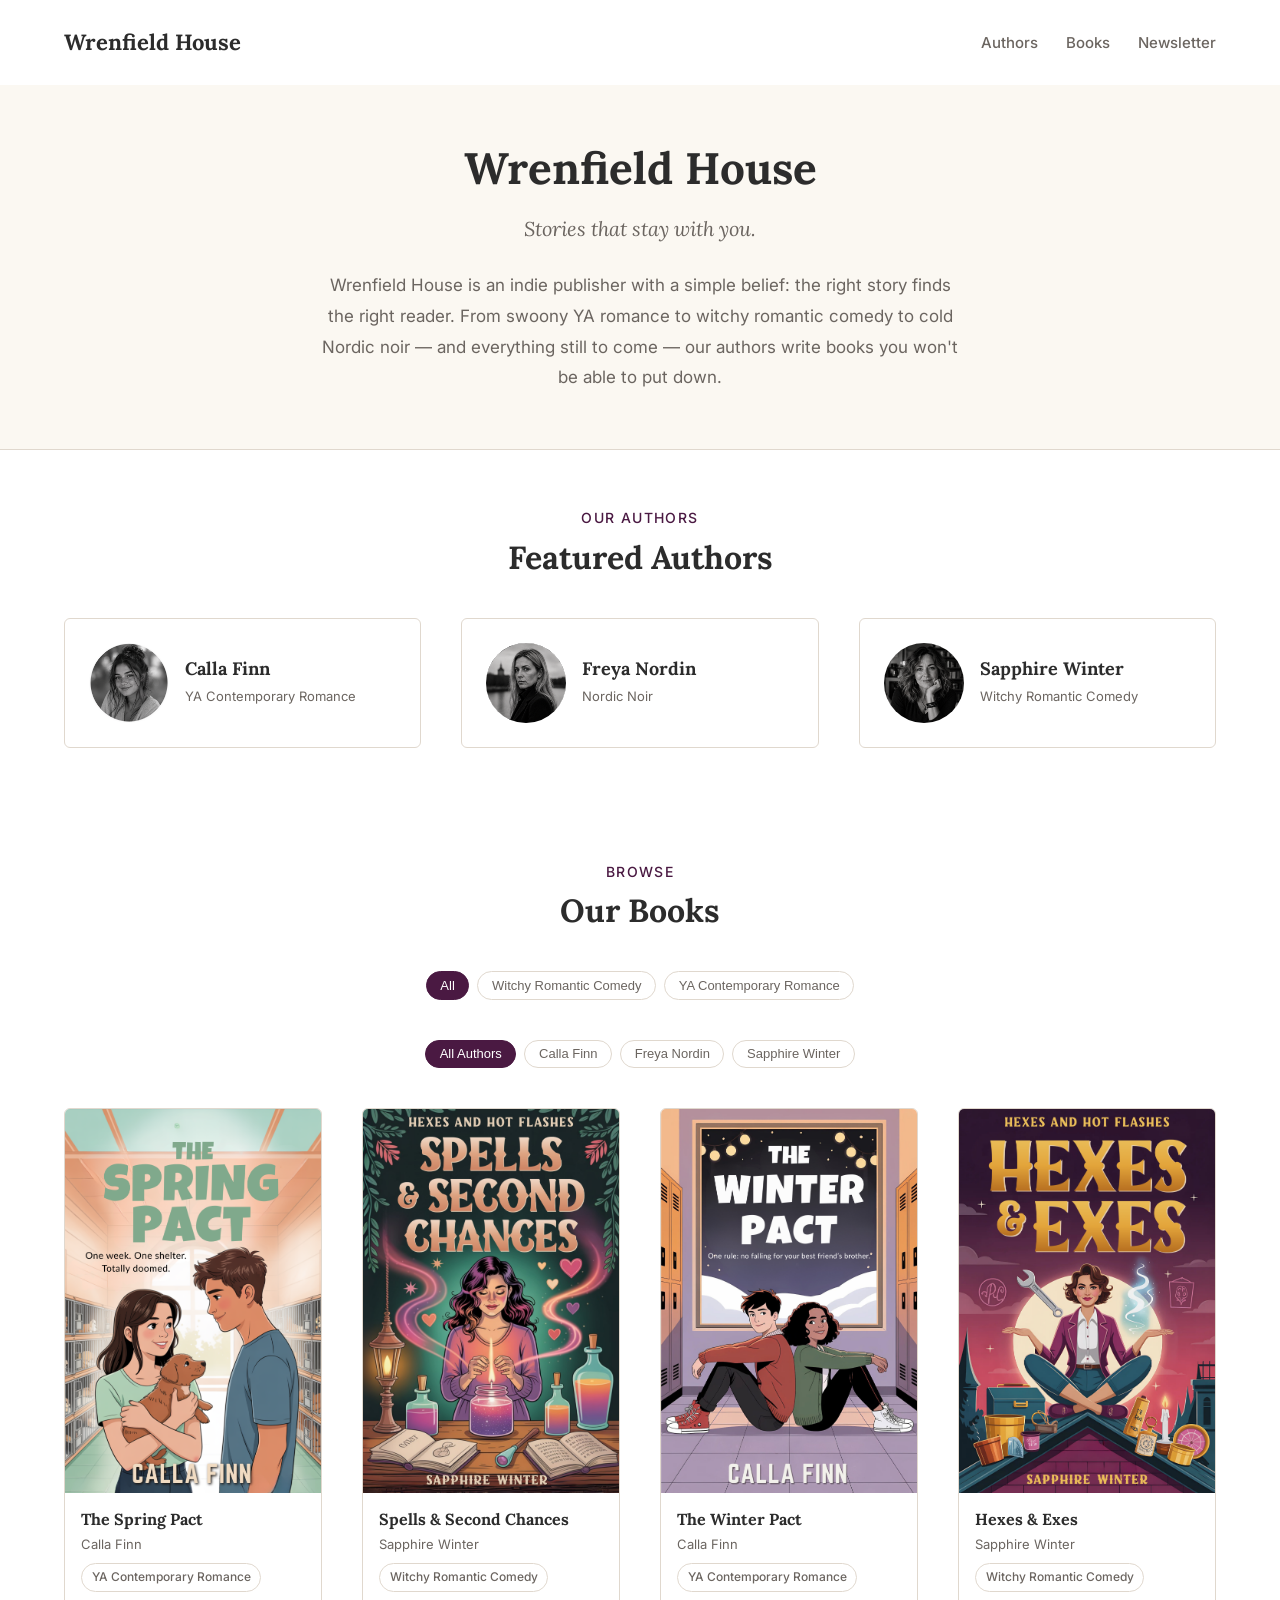
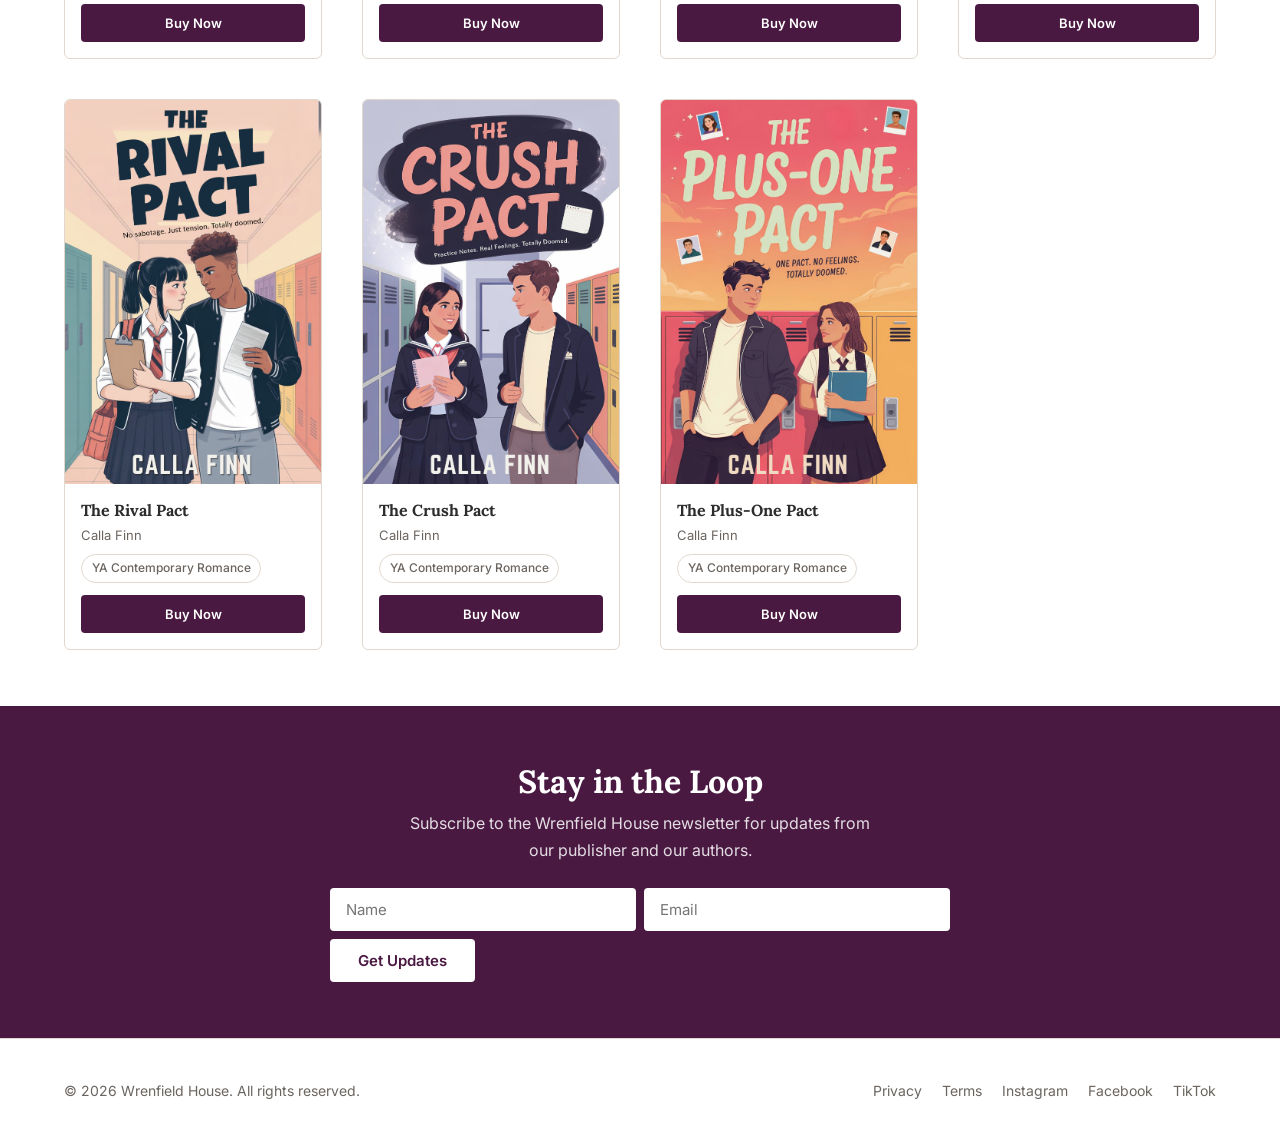
==== commit 9772ee6b: "deploy: 4a255dd46df9a928fa670118d2e916a43de16273" ====
--- a/index.html
+++ b/index.html
@@ -1,3 +1,3 @@
 <!DOCTYPE html><html lang="en"> <head><meta charset="UTF-8"><meta name="viewport" content="width=device-width, initial-scale=1.0"><meta name="description" content="Wrenfield House | Bold stories, unforgettable voices."><title>Wrenfield House | Bold Stories, Unforgettable Voices</title><link rel="icon" type="image/svg+xml" href="/favicon.svg"><link rel="stylesheet" href="/_astro/calla-finn.DYOgFp5V.css"></head> <body> <header class="container"> <div class="site-header"> <a href="/" class="logo">Wrenfield House</a> <nav> <a href="/#authors">Authors</a> <a href="/#books">Books</a> <a href="/#newsletter">Newsletter</a> </nav> </div> </header> <main>   <section class="hero"> <div class="container"> <h1>Wrenfield House</h1> <p class="tagline">Stories that stay with you.</p> <p class="mission">
 Wrenfield House is an indie publisher with a simple belief: the right story finds the right reader. From swoony YA romance to witchy romantic comedy to cold Nordic noir — and everything still to come — our authors write books you won't be able to put down.
-</p> </div> </section>  <section class="section" id="authors"> <div class="container"> <div class="section-title"> <span>Our Authors</span> <h2>Featured Authors</h2> </div> <div class="author-grid"> <a href="/authors/calla-finn/" class="card author-card" style="text-decoration:none; color:inherit;"> <img src="/images/authors/calla-finn/Calla-Finn.png" alt="Calla Finn" class="avatar" loading="lazy"> <div class="meta"> <h3>Calla Finn</h3> <p class="genres">YA Contemporary Romance</p> </div> </a><a href="/authors/sapphire-winter/" class="card author-card" style="text-decoration:none; color:inherit;"> <img src="/images/authors/sapphire-winter/Sapphire-Winter.png" alt="Sapphire Winter" class="avatar" loading="lazy"> <div class="meta"> <h3>Sapphire Winter</h3> <p class="genres">Witchy Romantic Comedy</p> </div> </a><a href="/authors/freya-nordin/" class="card author-card" style="text-decoration:none; color:inherit;"> <img src="/images/authors/freya-nordin/Freya-Nordin.png" alt="Freya Nordin" class="avatar" loading="lazy"> <div class="meta"> <h3>Freya Nordin</h3> <p class="genres">Nordic Noir</p> </div> </a> </div> </div> </section>  <section class="section" id="books"> <div class="container"> <div class="section-title"> <span>Browse</span> <h2>Our Books</h2> </div> <!-- Genre filters --> <div class="filter-bar" id="genre-filters"> <button class="tag active" data-genre="all">All</button> <button class="tag" data-genre="Witchy Romantic Comedy">Witchy Romantic Comedy</button><button class="tag" data-genre="YA Contemporary Romance">YA Contemporary Romance</button> </div> <!-- Author filters --> <div class="filter-bar" id="author-filters"> <button class="tag active" data-author="all">All Authors</button> <button class="tag" data-author="calla-finn">Calla Finn</button><button class="tag" data-author="sapphire-winter">Sapphire Winter</button><button class="tag" data-author="freya-nordin">Freya Nordin</button> </div> <!-- Book grid --> <div class="book-grid" id="book-grid"> <div class="card book-card" data-genre="YA Contemporary Romance" data-author="calla-finn"> <div class="cover-wrap"> <img src="/images/covers/calla-finn/the-spring-pact.png" alt="The Spring Pact" loading="lazy"> </div> <div class="info"> <h4>The Spring Pact</h4> <p class="author-name">Calla Finn</p> <span class="tag genre-tag">YA Contemporary Romance</span> <a href="https://www.amazon.com/dp/B0GX337PRJ" class="btn btn-dark" target="_blank" rel="noopener">Buy Now</a> </div> </div><div class="card book-card" data-genre="Witchy Romantic Comedy" data-author="sapphire-winter"> <div class="cover-wrap"> <img src="/images/covers/sapphire-winter/spells-and-second-chances.png" alt="Spells &#38; Second Chances" loading="lazy"> </div> <div class="info"> <h4>Spells &amp; Second Chances</h4> <p class="author-name">Sapphire Winter</p> <span class="tag genre-tag">Witchy Romantic Comedy</span> <a href="https://www.amazon.com/dp/B0FLKPRMCH" class="btn btn-dark" target="_blank" rel="noopener">Buy Now</a> </div> </div><div class="card book-card" data-genre="YA Contemporary Romance" data-author="calla-finn"> <div class="cover-wrap"> <img src="/images/covers/calla-finn/the-winter-pact.png" alt="The Winter Pact" loading="lazy"> </div> <div class="info"> <h4>The Winter Pact</h4> <p class="author-name">Calla Finn</p> <span class="tag genre-tag">YA Contemporary Romance</span> <a href="https://www.amazon.com/dp/B0FHYLGK21" class="btn btn-dark" target="_blank" rel="noopener">Buy Now</a> </div> </div><div class="card book-card" data-genre="Witchy Romantic Comedy" data-author="sapphire-winter"> <div class="cover-wrap"> <img src="/images/covers/sapphire-winter/hexes-and-exes.png" alt="Hexes &#38; Exes" loading="lazy"> </div> <div class="info"> <h4>Hexes &amp; Exes</h4> <p class="author-name">Sapphire Winter</p> <span class="tag genre-tag">Witchy Romantic Comedy</span> <a href="https://www.amazon.com/dp/B0FLKJRB7X" class="btn btn-dark" target="_blank" rel="noopener">Buy Now</a> </div> </div><div class="card book-card" data-genre="YA Contemporary Romance" data-author="calla-finn"> <div class="cover-wrap"> <img src="/images/covers/calla-finn/the-rival-pact.png" alt="The Rival Pact" loading="lazy"> </div> <div class="info"> <h4>The Rival Pact</h4> <p class="author-name">Calla Finn</p> <span class="tag genre-tag">YA Contemporary Romance</span> <a href="https://www.amazon.com/dp/B0FGZKSBR5" class="btn btn-dark" target="_blank" rel="noopener">Buy Now</a> </div> </div><div class="card book-card" data-genre="YA Contemporary Romance" data-author="calla-finn"> <div class="cover-wrap"> <img src="/images/covers/calla-finn/the-crush-pact.png" alt="The Crush Pact" loading="lazy"> </div> <div class="info"> <h4>The Crush Pact</h4> <p class="author-name">Calla Finn</p> <span class="tag genre-tag">YA Contemporary Romance</span> <a href="https://www.amazon.com/dp/B0FGDSTBF4" class="btn btn-dark" target="_blank" rel="noopener">Buy Now</a> </div> </div><div class="card book-card" data-genre="YA Contemporary Romance" data-author="calla-finn"> <div class="cover-wrap"> <img src="/images/covers/calla-finn/the-plus-one-pact.png" alt="The Plus-One Pact" loading="lazy"> </div> <div class="info"> <h4>The Plus-One Pact</h4> <p class="author-name">Calla Finn</p> <span class="tag genre-tag">YA Contemporary Romance</span> <a href="https://www.amazon.com/dp/B0FFTJF479" class="btn btn-dark" target="_blank" rel="noopener">Buy Now</a> </div> </div> </div> </div> </section>  <section class="newsletter-banner" id="newsletter"> <div class="container"> <h2>Stay in the Loop</h2> <p>Subscribe to the Wrenfield House newsletter for updates from our publisher and our authors.</p> <form id="main-newsletter-form"> <input type="text" name="fields[name]" placeholder="Name" autocomplete="given-name"> <input type="email" name="fields[email]" placeholder="Email" autocomplete="email" required> <button type="submit" class="btn btn-primary" style="white-space:nowrap;">Get Updates</button> </form> <p id="newsletter-success" style="display:none; color:var(--color-white); font-weight:600; margin-top:var(--space-sm);">Thank you! You're on the list.</p> </div> </section>  </main> <footer class="site-footer"> <div class="container"> <div class="footer-inner"> <p>&copy; 2026 Wrenfield House. All rights reserved.</p> <div class="footer-links"> <a href="/privacy">Privacy</a> <a href="/terms">Terms</a> <a href="https://instagram.com" target="_blank" rel="noopener">Instagram</a> <a href="https://facebook.com" target="_blank" rel="noopener">Facebook</a> <a href="https://tiktok.com" target="_blank" rel="noopener">TikTok</a> </div> </div> </div> </footer> <!-- MailerLite Universal --> <script type="module">fetch("https://assets.mailerlite.com/jsonp/YOUR_ACCOUNT_ID/forms/YOUR_FORM_ID/takel");</script> <script type="module" src="/_astro/BaseLayout.astro_astro_type_script_index_1_lang.qGqBlL0f.js"></script> <script type="module">(function(e,a,c,m,t,s,n){e[t]=e[t]||function(){(e[t].q=e[t].q||[]).push(arguments)},s=a.createElement(c),s.async=1,s.src=m,n=a.getElementsByTagName(c)[0],n.parentNode.insertBefore(s,n)})(window,document,"script","https://assets.mailerlite.com/js/universal.js","ml");ml("account","YOUR_ACCOUNT_ID");</script> </body> </html> <script type="module">const r=document.querySelectorAll("#genre-filters .tag"),n=document.querySelectorAll("#author-filters .tag"),d=document.querySelectorAll("#book-grid .book-card");let o="all",c="all";function i(){d.forEach(e=>{const t=o==="all"||e.dataset.genre===o,l=c==="all"||e.dataset.author===c;e.style.display=t&&l?"":"none"})}r.forEach(e=>{e.addEventListener("click",()=>{r.forEach(t=>t.classList.remove("active")),e.classList.add("active"),o=e.dataset.genre??"all",i()})});n.forEach(e=>{e.addEventListener("click",()=>{n.forEach(t=>t.classList.remove("active")),e.classList.add("active"),c=e.dataset.author??"all",i()})});const s=document.getElementById("main-newsletter-form");s?.addEventListener("submit",async e=>{e.preventDefault();const t=s.querySelector('input[type="email"]').value,l=s.querySelector('input[type="text"]')?.value??"",a=new URLSearchParams;a.append("fields[name]",l),a.append("fields[email]",t),a.append("ml-submit","1"),a.append("anticsrf","true");try{await fetch("https://assets.mailerlite.com/jsonp/1623576/forms/186076459695081449/subscribe",{method:"POST",body:a,mode:"no-cors"})}catch{}s.style.display="none",document.getElementById("newsletter-success").style.display="block"});</script>+</p> </div> </section>  <section class="section" id="authors"> <div class="container"> <div class="section-title"> <span>Our Authors</span> <h2>Featured Authors</h2> </div> <div class="author-grid"> <a href="/authors/calla-finn/" class="card author-card" style="text-decoration:none; color:inherit;"> <img src="/images/authors/calla-finn/Calla-Finn.png" alt="Calla Finn" class="avatar" loading="lazy"> <div class="meta"> <h3>Calla Finn</h3> <p class="genres">YA Contemporary Romance</p> </div> </a><a href="/authors/freya-nordin/" class="card author-card" style="text-decoration:none; color:inherit;"> <img src="/images/authors/freya-nordin/Freya-Nordin.png" alt="Freya Nordin" class="avatar" loading="lazy"> <div class="meta"> <h3>Freya Nordin</h3> <p class="genres">Nordic Noir</p> </div> </a><a href="/authors/sapphire-winter/" class="card author-card" style="text-decoration:none; color:inherit;"> <img src="/images/authors/sapphire-winter/Sapphire-Winter.png" alt="Sapphire Winter" class="avatar" loading="lazy"> <div class="meta"> <h3>Sapphire Winter</h3> <p class="genres">Witchy Romantic Comedy</p> </div> </a> </div> </div> </section>  <section class="section" id="books"> <div class="container"> <div class="section-title"> <span>Browse</span> <h2>Our Books</h2> </div> <!-- Genre filters --> <div class="filter-bar" id="genre-filters"> <button class="tag active" data-genre="all">All</button> <button class="tag" data-genre="Witchy Romantic Comedy">Witchy Romantic Comedy</button><button class="tag" data-genre="YA Contemporary Romance">YA Contemporary Romance</button> </div> <!-- Author filters --> <div class="filter-bar" id="author-filters"> <button class="tag active" data-author="all">All Authors</button> <button class="tag" data-author="calla-finn">Calla Finn</button><button class="tag" data-author="freya-nordin">Freya Nordin</button><button class="tag" data-author="sapphire-winter">Sapphire Winter</button> </div> <!-- Book grid --> <div class="book-grid" id="book-grid"> <div class="card book-card" data-genre="YA Contemporary Romance" data-author="calla-finn"> <div class="cover-wrap"> <img src="/images/covers/calla-finn/the-spring-pact.png" alt="The Spring Pact" loading="lazy"> </div> <div class="info"> <h4>The Spring Pact</h4> <p class="author-name">Calla Finn</p> <span class="tag genre-tag">YA Contemporary Romance</span> <a href="https://www.amazon.com/dp/B0GX337PRJ" class="btn btn-dark" target="_blank" rel="noopener">Buy Now</a> </div> </div><div class="card book-card" data-genre="Witchy Romantic Comedy" data-author="sapphire-winter"> <div class="cover-wrap"> <img src="/images/covers/sapphire-winter/spells-and-second-chances.png" alt="Spells &#38; Second Chances" loading="lazy"> </div> <div class="info"> <h4>Spells &amp; Second Chances</h4> <p class="author-name">Sapphire Winter</p> <span class="tag genre-tag">Witchy Romantic Comedy</span> <a href="https://www.amazon.com/dp/B0FLKPRMCH" class="btn btn-dark" target="_blank" rel="noopener">Buy Now</a> </div> </div><div class="card book-card" data-genre="YA Contemporary Romance" data-author="calla-finn"> <div class="cover-wrap"> <img src="/images/covers/calla-finn/the-winter-pact.png" alt="The Winter Pact" loading="lazy"> </div> <div class="info"> <h4>The Winter Pact</h4> <p class="author-name">Calla Finn</p> <span class="tag genre-tag">YA Contemporary Romance</span> <a href="https://www.amazon.com/dp/B0FHYLGK21" class="btn btn-dark" target="_blank" rel="noopener">Buy Now</a> </div> </div><div class="card book-card" data-genre="Witchy Romantic Comedy" data-author="sapphire-winter"> <div class="cover-wrap"> <img src="/images/covers/sapphire-winter/hexes-and-exes.png" alt="Hexes &#38; Exes" loading="lazy"> </div> <div class="info"> <h4>Hexes &amp; Exes</h4> <p class="author-name">Sapphire Winter</p> <span class="tag genre-tag">Witchy Romantic Comedy</span> <a href="https://www.amazon.com/dp/B0FLKJRB7X" class="btn btn-dark" target="_blank" rel="noopener">Buy Now</a> </div> </div><div class="card book-card" data-genre="YA Contemporary Romance" data-author="calla-finn"> <div class="cover-wrap"> <img src="/images/covers/calla-finn/the-rival-pact.png" alt="The Rival Pact" loading="lazy"> </div> <div class="info"> <h4>The Rival Pact</h4> <p class="author-name">Calla Finn</p> <span class="tag genre-tag">YA Contemporary Romance</span> <a href="https://www.amazon.com/dp/B0FGZKSBR5" class="btn btn-dark" target="_blank" rel="noopener">Buy Now</a> </div> </div><div class="card book-card" data-genre="YA Contemporary Romance" data-author="calla-finn"> <div class="cover-wrap"> <img src="/images/covers/calla-finn/the-crush-pact.png" alt="The Crush Pact" loading="lazy"> </div> <div class="info"> <h4>The Crush Pact</h4> <p class="author-name">Calla Finn</p> <span class="tag genre-tag">YA Contemporary Romance</span> <a href="https://www.amazon.com/dp/B0FGDSTBF4" class="btn btn-dark" target="_blank" rel="noopener">Buy Now</a> </div> </div><div class="card book-card" data-genre="YA Contemporary Romance" data-author="calla-finn"> <div class="cover-wrap"> <img src="/images/covers/calla-finn/the-plus-one-pact.png" alt="The Plus-One Pact" loading="lazy"> </div> <div class="info"> <h4>The Plus-One Pact</h4> <p class="author-name">Calla Finn</p> <span class="tag genre-tag">YA Contemporary Romance</span> <a href="https://www.amazon.com/dp/B0FFTJF479" class="btn btn-dark" target="_blank" rel="noopener">Buy Now</a> </div> </div> </div> </div> </section>  <section class="newsletter-banner" id="newsletter"> <div class="container"> <h2>Stay in the Loop</h2> <p>Subscribe to the Wrenfield House newsletter for updates from our publisher and our authors.</p> <form id="main-newsletter-form"> <input type="text" name="fields[name]" placeholder="Name" autocomplete="given-name"> <input type="email" name="fields[email]" placeholder="Email" autocomplete="email" required> <button type="submit" class="btn btn-primary" style="white-space:nowrap;">Get Updates</button> </form> <p id="newsletter-success" style="display:none; color:var(--color-white); font-weight:600; margin-top:var(--space-sm);">Thank you! You're on the list.</p> </div> </section>  </main> <footer class="site-footer"> <div class="container"> <div class="footer-inner"> <p>&copy; 2026 Wrenfield House. All rights reserved.</p> <div class="footer-links"> <a href="/privacy">Privacy</a> <a href="/terms">Terms</a> <a href="https://instagram.com" target="_blank" rel="noopener">Instagram</a> <a href="https://facebook.com" target="_blank" rel="noopener">Facebook</a> <a href="https://tiktok.com" target="_blank" rel="noopener">TikTok</a> </div> </div> </div> </footer> <!-- MailerLite Universal --> <script type="module">fetch("https://assets.mailerlite.com/jsonp/YOUR_ACCOUNT_ID/forms/YOUR_FORM_ID/takel");</script> <script type="module" src="/_astro/BaseLayout.astro_astro_type_script_index_1_lang.qGqBlL0f.js"></script> <script type="module">(function(e,a,c,m,t,s,n){e[t]=e[t]||function(){(e[t].q=e[t].q||[]).push(arguments)},s=a.createElement(c),s.async=1,s.src=m,n=a.getElementsByTagName(c)[0],n.parentNode.insertBefore(s,n)})(window,document,"script","https://assets.mailerlite.com/js/universal.js","ml");ml("account","YOUR_ACCOUNT_ID");</script> </body> </html> <script type="module">const r=document.querySelectorAll("#genre-filters .tag"),n=document.querySelectorAll("#author-filters .tag"),d=document.querySelectorAll("#book-grid .book-card");let o="all",c="all";function i(){d.forEach(e=>{const t=o==="all"||e.dataset.genre===o,l=c==="all"||e.dataset.author===c;e.style.display=t&&l?"":"none"})}r.forEach(e=>{e.addEventListener("click",()=>{r.forEach(t=>t.classList.remove("active")),e.classList.add("active"),o=e.dataset.genre??"all",i()})});n.forEach(e=>{e.addEventListener("click",()=>{n.forEach(t=>t.classList.remove("active")),e.classList.add("active"),c=e.dataset.author??"all",i()})});const s=document.getElementById("main-newsletter-form");s?.addEventListener("submit",async e=>{e.preventDefault();const t=s.querySelector('input[type="email"]').value,l=s.querySelector('input[type="text"]')?.value??"",a=new URLSearchParams;a.append("fields[name]",l),a.append("fields[email]",t),a.append("ml-submit","1"),a.append("anticsrf","true");try{await fetch("https://assets.mailerlite.com/jsonp/1623576/forms/186076459695081449/subscribe",{method:"POST",body:a,mode:"no-cors"})}catch{}s.style.display="none",document.getElementById("newsletter-success").style.display="block"});</script>
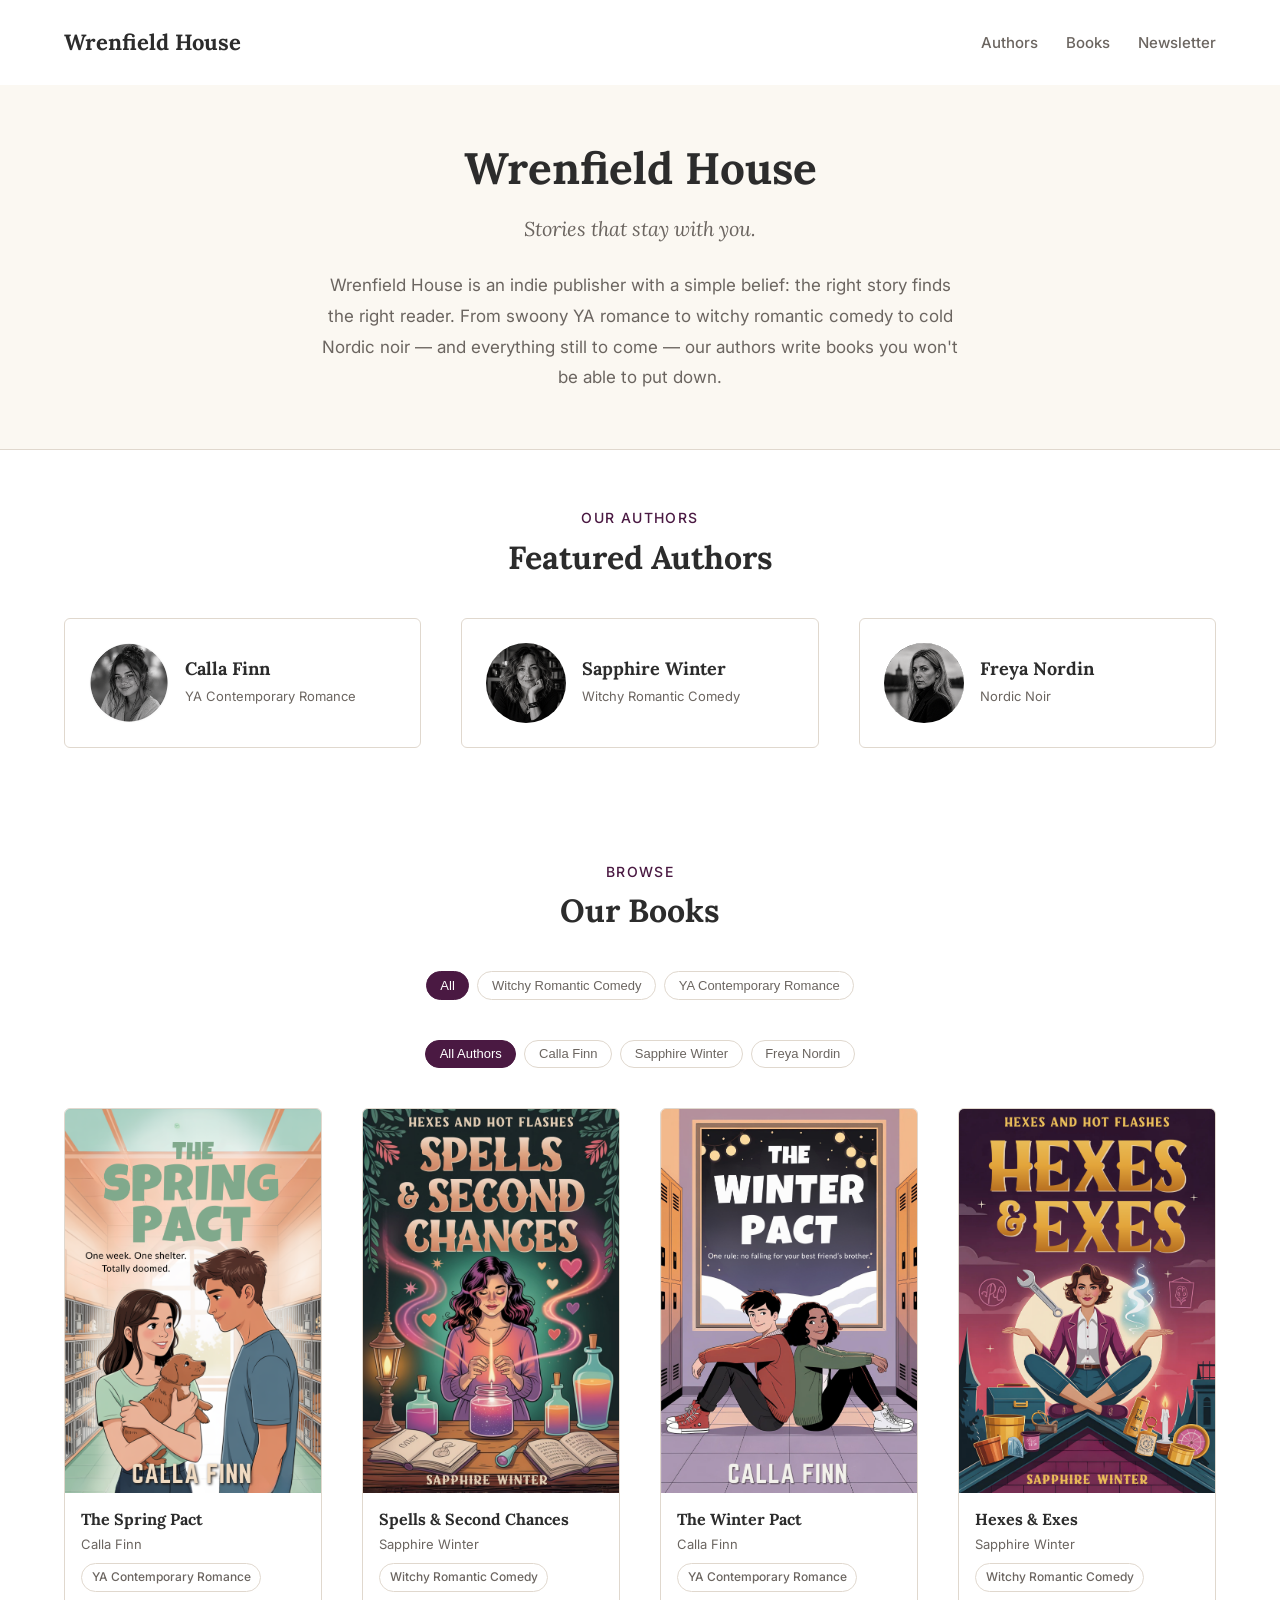
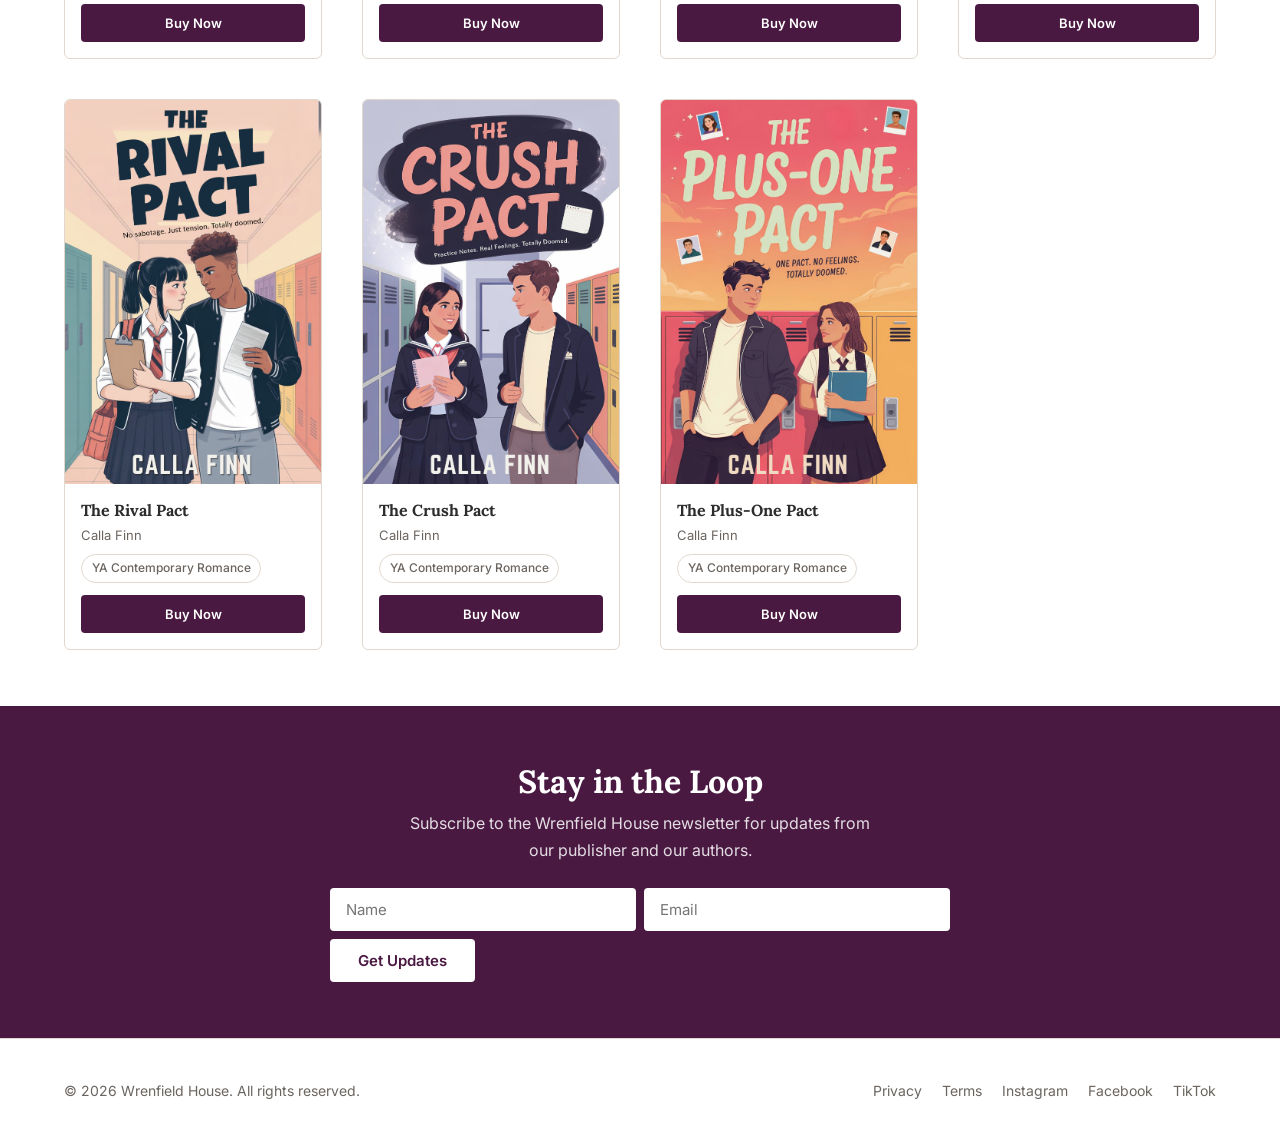
==== commit 07146a88: "deploy: cc8a7c8b95fe570cbb18d5024e8fd5f04ad3eb7e" ====
--- a/index.html
+++ b/index.html
@@ -1,3 +1,3 @@
 <!DOCTYPE html><html lang="en"> <head><meta charset="UTF-8"><meta name="viewport" content="width=device-width, initial-scale=1.0"><meta name="description" content="Wrenfield House | Bold stories, unforgettable voices."><title>Wrenfield House | Bold Stories, Unforgettable Voices</title><link rel="icon" type="image/svg+xml" href="/favicon.svg"><link rel="stylesheet" href="/_astro/calla-finn.DYOgFp5V.css"></head> <body> <header class="container"> <div class="site-header"> <a href="/" class="logo">Wrenfield House</a> <nav> <a href="/#authors">Authors</a> <a href="/#books">Books</a> <a href="/#newsletter">Newsletter</a> </nav> </div> </header> <main>   <section class="hero"> <div class="container"> <h1>Wrenfield House</h1> <p class="tagline">Stories that stay with you.</p> <p class="mission">
 Wrenfield House is an indie publisher with a simple belief: the right story finds the right reader. From swoony YA romance to witchy romantic comedy to cold Nordic noir — and everything still to come — our authors write books you won't be able to put down.
-</p> </div> </section>  <section class="section" id="authors"> <div class="container"> <div class="section-title"> <span>Our Authors</span> <h2>Featured Authors</h2> </div> <div class="author-grid"> <a href="/authors/calla-finn/" class="card author-card" style="text-decoration:none; color:inherit;"> <img src="/images/authors/calla-finn/Calla-Finn.png" alt="Calla Finn" class="avatar" loading="lazy"> <div class="meta"> <h3>Calla Finn</h3> <p class="genres">YA Contemporary Romance</p> </div> </a><a href="/authors/freya-nordin/" class="card author-card" style="text-decoration:none; color:inherit;"> <img src="/images/authors/freya-nordin/Freya-Nordin.png" alt="Freya Nordin" class="avatar" loading="lazy"> <div class="meta"> <h3>Freya Nordin</h3> <p class="genres">Nordic Noir</p> </div> </a><a href="/authors/sapphire-winter/" class="card author-card" style="text-decoration:none; color:inherit;"> <img src="/images/authors/sapphire-winter/Sapphire-Winter.png" alt="Sapphire Winter" class="avatar" loading="lazy"> <div class="meta"> <h3>Sapphire Winter</h3> <p class="genres">Witchy Romantic Comedy</p> </div> </a> </div> </div> </section>  <section class="section" id="books"> <div class="container"> <div class="section-title"> <span>Browse</span> <h2>Our Books</h2> </div> <!-- Genre filters --> <div class="filter-bar" id="genre-filters"> <button class="tag active" data-genre="all">All</button> <button class="tag" data-genre="Witchy Romantic Comedy">Witchy Romantic Comedy</button><button class="tag" data-genre="YA Contemporary Romance">YA Contemporary Romance</button> </div> <!-- Author filters --> <div class="filter-bar" id="author-filters"> <button class="tag active" data-author="all">All Authors</button> <button class="tag" data-author="calla-finn">Calla Finn</button><button class="tag" data-author="freya-nordin">Freya Nordin</button><button class="tag" data-author="sapphire-winter">Sapphire Winter</button> </div> <!-- Book grid --> <div class="book-grid" id="book-grid"> <div class="card book-card" data-genre="YA Contemporary Romance" data-author="calla-finn"> <div class="cover-wrap"> <img src="/images/covers/calla-finn/the-spring-pact.png" alt="The Spring Pact" loading="lazy"> </div> <div class="info"> <h4>The Spring Pact</h4> <p class="author-name">Calla Finn</p> <span class="tag genre-tag">YA Contemporary Romance</span> <a href="https://www.amazon.com/dp/B0GX337PRJ" class="btn btn-dark" target="_blank" rel="noopener">Buy Now</a> </div> </div><div class="card book-card" data-genre="Witchy Romantic Comedy" data-author="sapphire-winter"> <div class="cover-wrap"> <img src="/images/covers/sapphire-winter/spells-and-second-chances.png" alt="Spells &#38; Second Chances" loading="lazy"> </div> <div class="info"> <h4>Spells &amp; Second Chances</h4> <p class="author-name">Sapphire Winter</p> <span class="tag genre-tag">Witchy Romantic Comedy</span> <a href="https://www.amazon.com/dp/B0FLKPRMCH" class="btn btn-dark" target="_blank" rel="noopener">Buy Now</a> </div> </div><div class="card book-card" data-genre="YA Contemporary Romance" data-author="calla-finn"> <div class="cover-wrap"> <img src="/images/covers/calla-finn/the-winter-pact.png" alt="The Winter Pact" loading="lazy"> </div> <div class="info"> <h4>The Winter Pact</h4> <p class="author-name">Calla Finn</p> <span class="tag genre-tag">YA Contemporary Romance</span> <a href="https://www.amazon.com/dp/B0FHYLGK21" class="btn btn-dark" target="_blank" rel="noopener">Buy Now</a> </div> </div><div class="card book-card" data-genre="Witchy Romantic Comedy" data-author="sapphire-winter"> <div class="cover-wrap"> <img src="/images/covers/sapphire-winter/hexes-and-exes.png" alt="Hexes &#38; Exes" loading="lazy"> </div> <div class="info"> <h4>Hexes &amp; Exes</h4> <p class="author-name">Sapphire Winter</p> <span class="tag genre-tag">Witchy Romantic Comedy</span> <a href="https://www.amazon.com/dp/B0FLKJRB7X" class="btn btn-dark" target="_blank" rel="noopener">Buy Now</a> </div> </div><div class="card book-card" data-genre="YA Contemporary Romance" data-author="calla-finn"> <div class="cover-wrap"> <img src="/images/covers/calla-finn/the-rival-pact.png" alt="The Rival Pact" loading="lazy"> </div> <div class="info"> <h4>The Rival Pact</h4> <p class="author-name">Calla Finn</p> <span class="tag genre-tag">YA Contemporary Romance</span> <a href="https://www.amazon.com/dp/B0FGZKSBR5" class="btn btn-dark" target="_blank" rel="noopener">Buy Now</a> </div> </div><div class="card book-card" data-genre="YA Contemporary Romance" data-author="calla-finn"> <div class="cover-wrap"> <img src="/images/covers/calla-finn/the-crush-pact.png" alt="The Crush Pact" loading="lazy"> </div> <div class="info"> <h4>The Crush Pact</h4> <p class="author-name">Calla Finn</p> <span class="tag genre-tag">YA Contemporary Romance</span> <a href="https://www.amazon.com/dp/B0FGDSTBF4" class="btn btn-dark" target="_blank" rel="noopener">Buy Now</a> </div> </div><div class="card book-card" data-genre="YA Contemporary Romance" data-author="calla-finn"> <div class="cover-wrap"> <img src="/images/covers/calla-finn/the-plus-one-pact.png" alt="The Plus-One Pact" loading="lazy"> </div> <div class="info"> <h4>The Plus-One Pact</h4> <p class="author-name">Calla Finn</p> <span class="tag genre-tag">YA Contemporary Romance</span> <a href="https://www.amazon.com/dp/B0FFTJF479" class="btn btn-dark" target="_blank" rel="noopener">Buy Now</a> </div> </div> </div> </div> </section>  <section class="newsletter-banner" id="newsletter"> <div class="container"> <h2>Stay in the Loop</h2> <p>Subscribe to the Wrenfield House newsletter for updates from our publisher and our authors.</p> <form id="main-newsletter-form"> <input type="text" name="fields[name]" placeholder="Name" autocomplete="given-name"> <input type="email" name="fields[email]" placeholder="Email" autocomplete="email" required> <button type="submit" class="btn btn-primary" style="white-space:nowrap;">Get Updates</button> </form> <p id="newsletter-success" style="display:none; color:var(--color-white); font-weight:600; margin-top:var(--space-sm);">Thank you! You're on the list.</p> </div> </section>  </main> <footer class="site-footer"> <div class="container"> <div class="footer-inner"> <p>&copy; 2026 Wrenfield House. All rights reserved.</p> <div class="footer-links"> <a href="/privacy">Privacy</a> <a href="/terms">Terms</a> <a href="https://instagram.com" target="_blank" rel="noopener">Instagram</a> <a href="https://facebook.com" target="_blank" rel="noopener">Facebook</a> <a href="https://tiktok.com" target="_blank" rel="noopener">TikTok</a> </div> </div> </div> </footer> <!-- MailerLite Universal --> <script type="module">fetch("https://assets.mailerlite.com/jsonp/YOUR_ACCOUNT_ID/forms/YOUR_FORM_ID/takel");</script> <script type="module" src="/_astro/BaseLayout.astro_astro_type_script_index_1_lang.qGqBlL0f.js"></script> <script type="module">(function(e,a,c,m,t,s,n){e[t]=e[t]||function(){(e[t].q=e[t].q||[]).push(arguments)},s=a.createElement(c),s.async=1,s.src=m,n=a.getElementsByTagName(c)[0],n.parentNode.insertBefore(s,n)})(window,document,"script","https://assets.mailerlite.com/js/universal.js","ml");ml("account","YOUR_ACCOUNT_ID");</script> </body> </html> <script type="module">const r=document.querySelectorAll("#genre-filters .tag"),n=document.querySelectorAll("#author-filters .tag"),d=document.querySelectorAll("#book-grid .book-card");let o="all",c="all";function i(){d.forEach(e=>{const t=o==="all"||e.dataset.genre===o,l=c==="all"||e.dataset.author===c;e.style.display=t&&l?"":"none"})}r.forEach(e=>{e.addEventListener("click",()=>{r.forEach(t=>t.classList.remove("active")),e.classList.add("active"),o=e.dataset.genre??"all",i()})});n.forEach(e=>{e.addEventListener("click",()=>{n.forEach(t=>t.classList.remove("active")),e.classList.add("active"),c=e.dataset.author??"all",i()})});const s=document.getElementById("main-newsletter-form");s?.addEventListener("submit",async e=>{e.preventDefault();const t=s.querySelector('input[type="email"]').value,l=s.querySelector('input[type="text"]')?.value??"",a=new URLSearchParams;a.append("fields[name]",l),a.append("fields[email]",t),a.append("ml-submit","1"),a.append("anticsrf","true");try{await fetch("https://assets.mailerlite.com/jsonp/1623576/forms/186076459695081449/subscribe",{method:"POST",body:a,mode:"no-cors"})}catch{}s.style.display="none",document.getElementById("newsletter-success").style.display="block"});</script>+</p> </div> </section>  <section class="section" id="authors"> <div class="container"> <div class="section-title"> <span>Our Authors</span> <h2>Featured Authors</h2> </div> <div class="author-grid"> <a href="/authors/calla-finn/" class="card author-card" style="text-decoration:none; color:inherit;"> <img src="/images/authors/calla-finn/Calla-Finn.png" alt="Calla Finn" class="avatar" loading="lazy"> <div class="meta"> <h3>Calla Finn</h3> <p class="genres">YA Contemporary Romance</p> </div> </a><a href="/authors/sapphire-winter/" class="card author-card" style="text-decoration:none; color:inherit;"> <img src="/images/authors/sapphire-winter/Sapphire-Winter.png" alt="Sapphire Winter" class="avatar" loading="lazy"> <div class="meta"> <h3>Sapphire Winter</h3> <p class="genres">Witchy Romantic Comedy</p> </div> </a><a href="/authors/freya-nordin/" class="card author-card" style="text-decoration:none; color:inherit;"> <img src="/images/authors/freya-nordin/Freya-Nordin.png" alt="Freya Nordin" class="avatar" loading="lazy"> <div class="meta"> <h3>Freya Nordin</h3> <p class="genres">Nordic Noir</p> </div> </a> </div> </div> </section>  <section class="section" id="books"> <div class="container"> <div class="section-title"> <span>Browse</span> <h2>Our Books</h2> </div> <!-- Genre filters --> <div class="filter-bar" id="genre-filters"> <button class="tag active" data-genre="all">All</button> <button class="tag" data-genre="Witchy Romantic Comedy">Witchy Romantic Comedy</button><button class="tag" data-genre="YA Contemporary Romance">YA Contemporary Romance</button> </div> <!-- Author filters --> <div class="filter-bar" id="author-filters"> <button class="tag active" data-author="all">All Authors</button> <button class="tag" data-author="calla-finn">Calla Finn</button><button class="tag" data-author="sapphire-winter">Sapphire Winter</button><button class="tag" data-author="freya-nordin">Freya Nordin</button> </div> <!-- Book grid --> <div class="book-grid" id="book-grid"> <div class="card book-card" data-genre="YA Contemporary Romance" data-author="calla-finn"> <div class="cover-wrap"> <img src="/images/covers/calla-finn/the-spring-pact.png" alt="The Spring Pact" loading="lazy"> </div> <div class="info"> <h4>The Spring Pact</h4> <p class="author-name">Calla Finn</p> <span class="tag genre-tag">YA Contemporary Romance</span> <a href="https://www.amazon.com/dp/B0GX337PRJ" class="btn btn-dark" target="_blank" rel="noopener">Buy Now</a> </div> </div><div class="card book-card" data-genre="Witchy Romantic Comedy" data-author="sapphire-winter"> <div class="cover-wrap"> <img src="/images/covers/sapphire-winter/spells-and-second-chances.png" alt="Spells &#38; Second Chances" loading="lazy"> </div> <div class="info"> <h4>Spells &amp; Second Chances</h4> <p class="author-name">Sapphire Winter</p> <span class="tag genre-tag">Witchy Romantic Comedy</span> <a href="https://www.amazon.com/dp/B0FLKPRMCH" class="btn btn-dark" target="_blank" rel="noopener">Buy Now</a> </div> </div><div class="card book-card" data-genre="YA Contemporary Romance" data-author="calla-finn"> <div class="cover-wrap"> <img src="/images/covers/calla-finn/the-winter-pact.png" alt="The Winter Pact" loading="lazy"> </div> <div class="info"> <h4>The Winter Pact</h4> <p class="author-name">Calla Finn</p> <span class="tag genre-tag">YA Contemporary Romance</span> <a href="https://www.amazon.com/dp/B0FHYLGK21" class="btn btn-dark" target="_blank" rel="noopener">Buy Now</a> </div> </div><div class="card book-card" data-genre="Witchy Romantic Comedy" data-author="sapphire-winter"> <div class="cover-wrap"> <img src="/images/covers/sapphire-winter/hexes-and-exes.png" alt="Hexes &#38; Exes" loading="lazy"> </div> <div class="info"> <h4>Hexes &amp; Exes</h4> <p class="author-name">Sapphire Winter</p> <span class="tag genre-tag">Witchy Romantic Comedy</span> <a href="https://www.amazon.com/dp/B0FLKJRB7X" class="btn btn-dark" target="_blank" rel="noopener">Buy Now</a> </div> </div><div class="card book-card" data-genre="YA Contemporary Romance" data-author="calla-finn"> <div class="cover-wrap"> <img src="/images/covers/calla-finn/the-rival-pact.png" alt="The Rival Pact" loading="lazy"> </div> <div class="info"> <h4>The Rival Pact</h4> <p class="author-name">Calla Finn</p> <span class="tag genre-tag">YA Contemporary Romance</span> <a href="https://www.amazon.com/dp/B0FGZKSBR5" class="btn btn-dark" target="_blank" rel="noopener">Buy Now</a> </div> </div><div class="card book-card" data-genre="YA Contemporary Romance" data-author="calla-finn"> <div class="cover-wrap"> <img src="/images/covers/calla-finn/the-crush-pact.png" alt="The Crush Pact" loading="lazy"> </div> <div class="info"> <h4>The Crush Pact</h4> <p class="author-name">Calla Finn</p> <span class="tag genre-tag">YA Contemporary Romance</span> <a href="https://www.amazon.com/dp/B0FGDSTBF4" class="btn btn-dark" target="_blank" rel="noopener">Buy Now</a> </div> </div><div class="card book-card" data-genre="YA Contemporary Romance" data-author="calla-finn"> <div class="cover-wrap"> <img src="/images/covers/calla-finn/the-plus-one-pact.png" alt="The Plus-One Pact" loading="lazy"> </div> <div class="info"> <h4>The Plus-One Pact</h4> <p class="author-name">Calla Finn</p> <span class="tag genre-tag">YA Contemporary Romance</span> <a href="https://www.amazon.com/dp/B0FFTJF479" class="btn btn-dark" target="_blank" rel="noopener">Buy Now</a> </div> </div> </div> </div> </section>  <section class="newsletter-banner" id="newsletter"> <div class="container"> <h2>Stay in the Loop</h2> <p>Subscribe to the Wrenfield House newsletter for updates from our publisher and our authors.</p> <form id="main-newsletter-form"> <input type="text" name="fields[name]" placeholder="Name" autocomplete="given-name"> <input type="email" name="fields[email]" placeholder="Email" autocomplete="email" required> <button type="submit" class="btn btn-primary" style="white-space:nowrap;">Get Updates</button> </form> <p id="newsletter-success" style="display:none; color:var(--color-white); font-weight:600; margin-top:var(--space-sm);">Thank you! You're on the list.</p> </div> </section>  </main> <footer class="site-footer"> <div class="container"> <div class="footer-inner"> <p>&copy; 2026 Wrenfield House. All rights reserved.</p> <div class="footer-links"> <a href="/privacy">Privacy</a> <a href="/terms">Terms</a> <a href="https://instagram.com" target="_blank" rel="noopener">Instagram</a> <a href="https://facebook.com" target="_blank" rel="noopener">Facebook</a> <a href="https://tiktok.com" target="_blank" rel="noopener">TikTok</a> </div> </div> </div> </footer> <!-- MailerLite Universal --> <script type="module">fetch("https://assets.mailerlite.com/jsonp/YOUR_ACCOUNT_ID/forms/YOUR_FORM_ID/takel");</script> <script type="module" src="/_astro/BaseLayout.astro_astro_type_script_index_1_lang.qGqBlL0f.js"></script> <script type="module">(function(e,a,c,m,t,s,n){e[t]=e[t]||function(){(e[t].q=e[t].q||[]).push(arguments)},s=a.createElement(c),s.async=1,s.src=m,n=a.getElementsByTagName(c)[0],n.parentNode.insertBefore(s,n)})(window,document,"script","https://assets.mailerlite.com/js/universal.js","ml");ml("account","YOUR_ACCOUNT_ID");</script> </body> </html> <script type="module">const r=document.querySelectorAll("#genre-filters .tag"),n=document.querySelectorAll("#author-filters .tag"),d=document.querySelectorAll("#book-grid .book-card");let o="all",c="all";function i(){d.forEach(e=>{const t=o==="all"||e.dataset.genre===o,l=c==="all"||e.dataset.author===c;e.style.display=t&&l?"":"none"})}r.forEach(e=>{e.addEventListener("click",()=>{r.forEach(t=>t.classList.remove("active")),e.classList.add("active"),o=e.dataset.genre??"all",i()})});n.forEach(e=>{e.addEventListener("click",()=>{n.forEach(t=>t.classList.remove("active")),e.classList.add("active"),c=e.dataset.author??"all",i()})});const s=document.getElementById("main-newsletter-form");s?.addEventListener("submit",async e=>{e.preventDefault();const t=s.querySelector('input[type="email"]').value,l=s.querySelector('input[type="text"]')?.value??"",a=new URLSearchParams;a.append("fields[name]",l),a.append("fields[email]",t),a.append("ml-submit","1"),a.append("anticsrf","true");try{await fetch("https://assets.mailerlite.com/jsonp/1623576/forms/186076459695081449/subscribe",{method:"POST",body:a,mode:"no-cors"})}catch{}s.style.display="none",document.getElementById("newsletter-success").style.display="block"});</script>
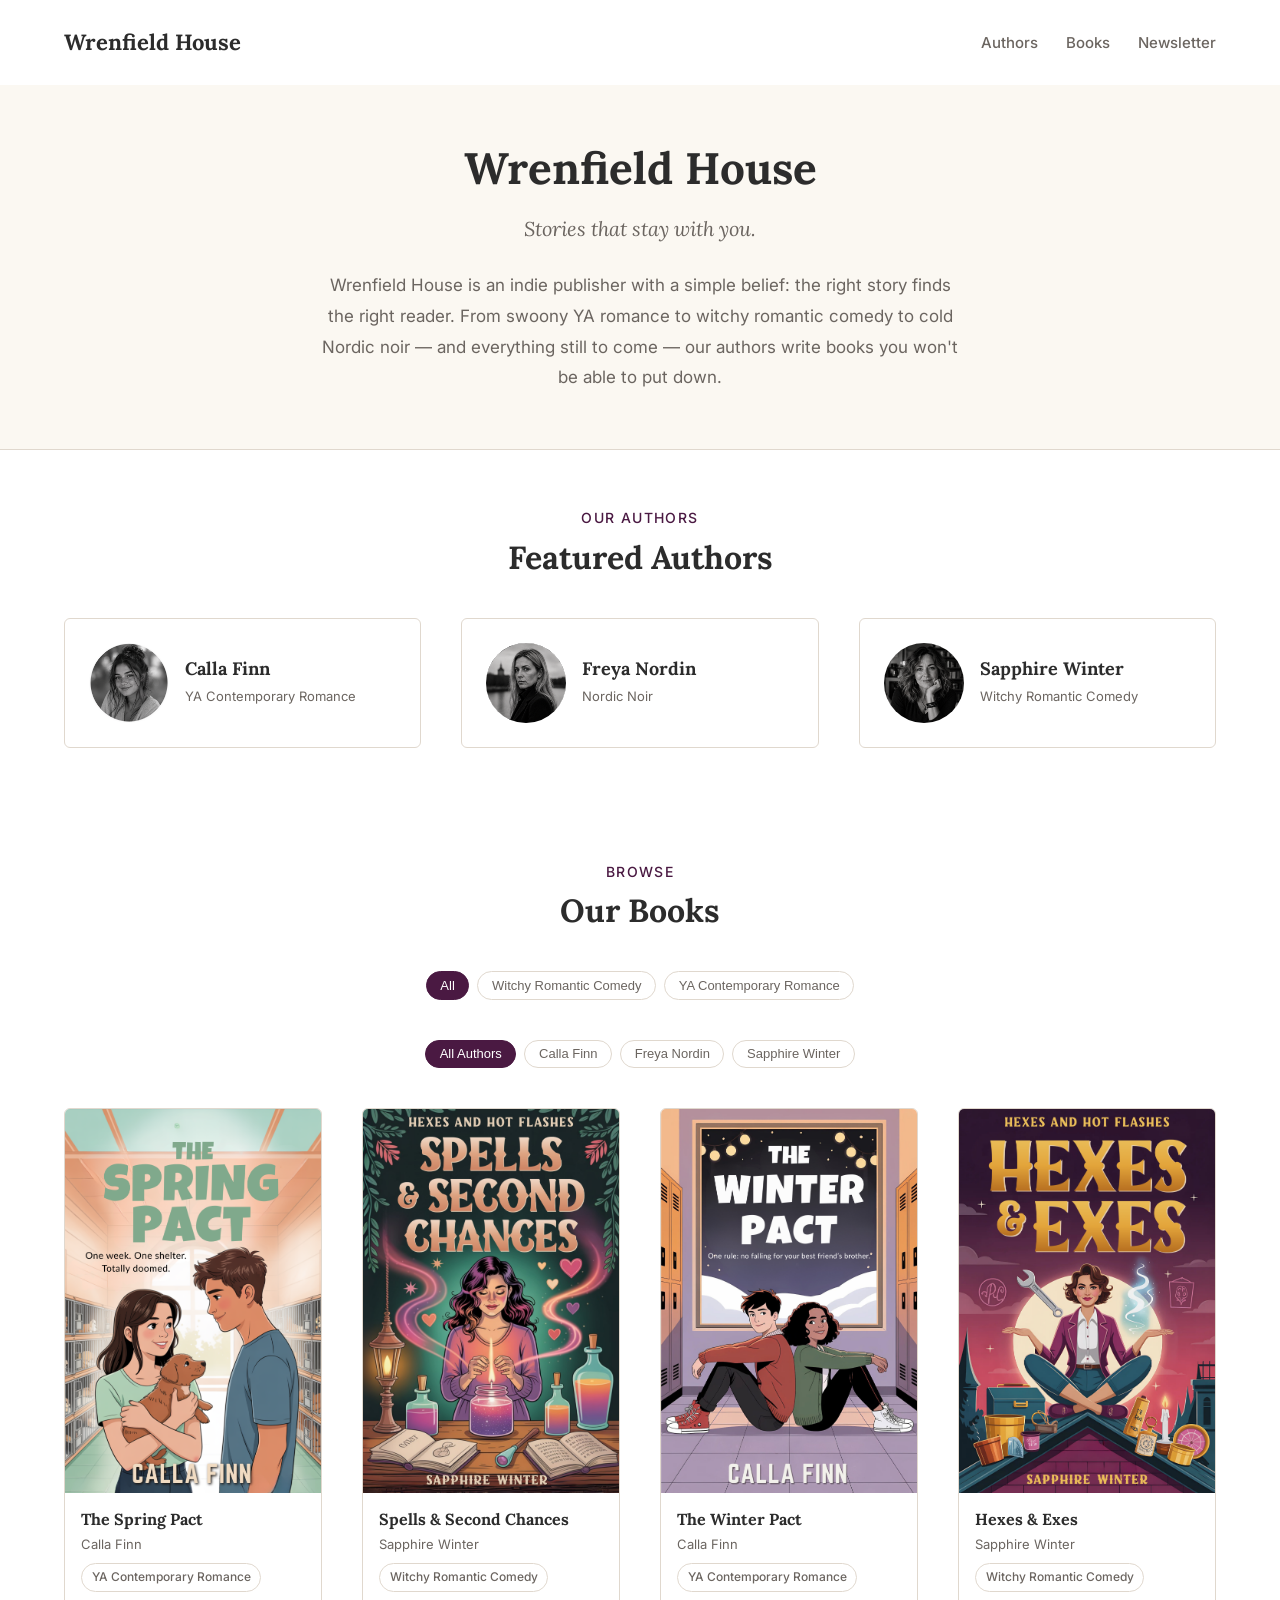
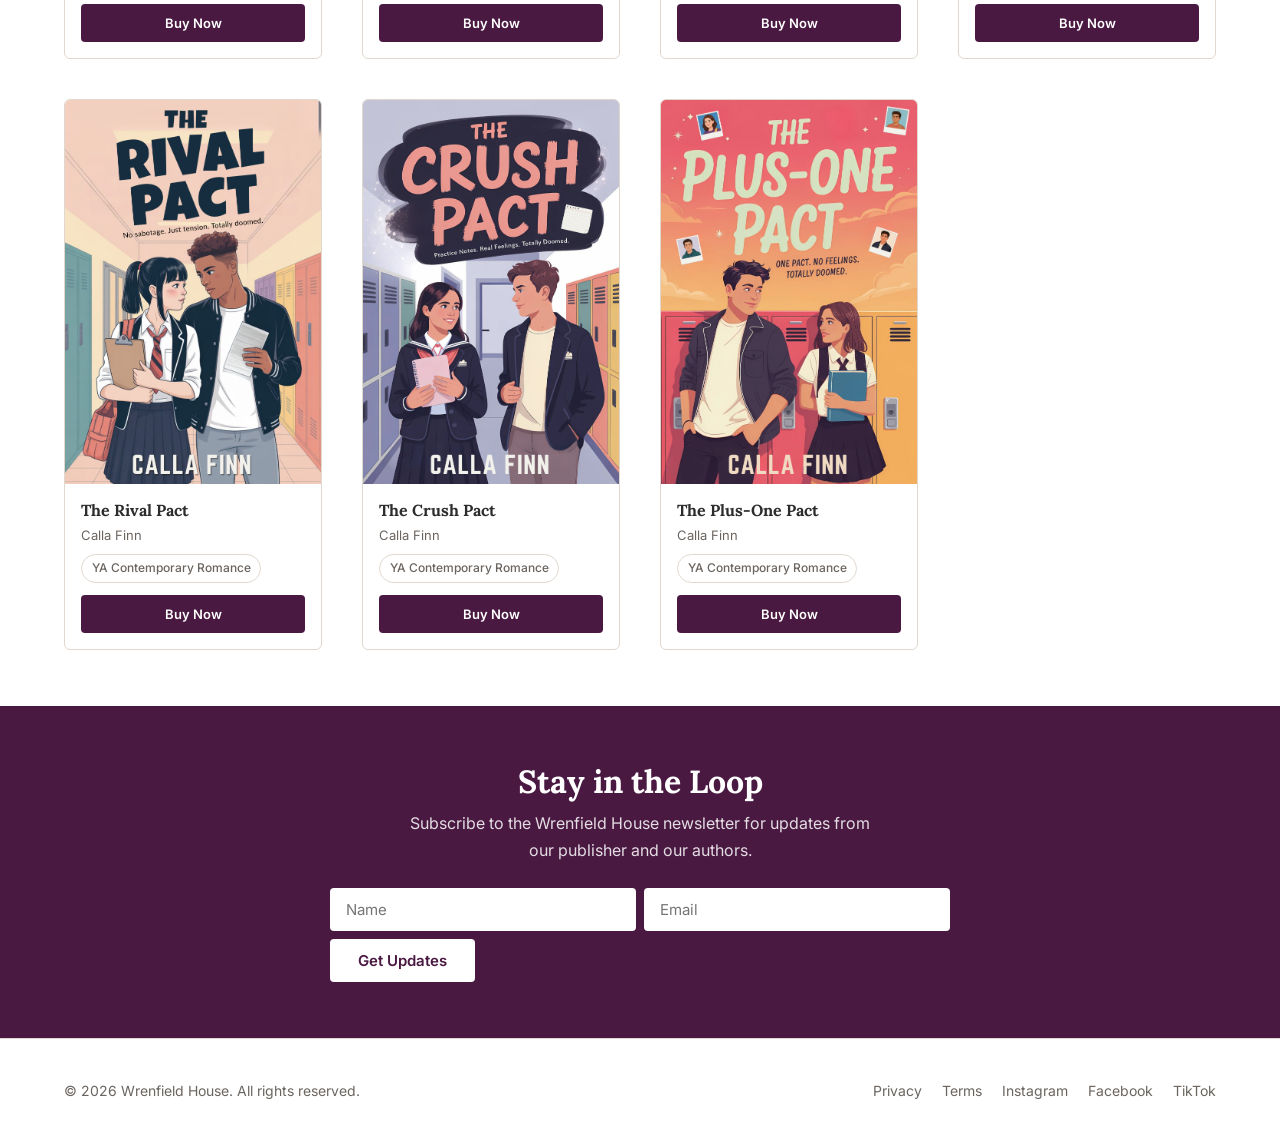
==== commit ba4cdb1b: "deploy: 48f9e45f2048aecf45805e5f086cca156dc4ef27" ====
--- a/index.html
+++ b/index.html
@@ -1,3 +1,3 @@
 <!DOCTYPE html><html lang="en"> <head><meta charset="UTF-8"><meta name="viewport" content="width=device-width, initial-scale=1.0"><meta name="description" content="Wrenfield House | Bold stories, unforgettable voices."><title>Wrenfield House | Bold Stories, Unforgettable Voices</title><link rel="icon" type="image/svg+xml" href="/favicon.svg"><link rel="stylesheet" href="/_astro/calla-finn.DYOgFp5V.css"></head> <body> <header class="container"> <div class="site-header"> <a href="/" class="logo">Wrenfield House</a> <nav> <a href="/#authors">Authors</a> <a href="/#books">Books</a> <a href="/#newsletter">Newsletter</a> </nav> </div> </header> <main>   <section class="hero"> <div class="container"> <h1>Wrenfield House</h1> <p class="tagline">Stories that stay with you.</p> <p class="mission">
 Wrenfield House is an indie publisher with a simple belief: the right story finds the right reader. From swoony YA romance to witchy romantic comedy to cold Nordic noir — and everything still to come — our authors write books you won't be able to put down.
-</p> </div> </section>  <section class="section" id="authors"> <div class="container"> <div class="section-title"> <span>Our Authors</span> <h2>Featured Authors</h2> </div> <div class="author-grid"> <a href="/authors/calla-finn/" class="card author-card" style="text-decoration:none; color:inherit;"> <img src="/images/authors/calla-finn/Calla-Finn.png" alt="Calla Finn" class="avatar" loading="lazy"> <div class="meta"> <h3>Calla Finn</h3> <p class="genres">YA Contemporary Romance</p> </div> </a><a href="/authors/sapphire-winter/" class="card author-card" style="text-decoration:none; color:inherit;"> <img src="/images/authors/sapphire-winter/Sapphire-Winter.png" alt="Sapphire Winter" class="avatar" loading="lazy"> <div class="meta"> <h3>Sapphire Winter</h3> <p class="genres">Witchy Romantic Comedy</p> </div> </a><a href="/authors/freya-nordin/" class="card author-card" style="text-decoration:none; color:inherit;"> <img src="/images/authors/freya-nordin/Freya-Nordin.png" alt="Freya Nordin" class="avatar" loading="lazy"> <div class="meta"> <h3>Freya Nordin</h3> <p class="genres">Nordic Noir</p> </div> </a> </div> </div> </section>  <section class="section" id="books"> <div class="container"> <div class="section-title"> <span>Browse</span> <h2>Our Books</h2> </div> <!-- Genre filters --> <div class="filter-bar" id="genre-filters"> <button class="tag active" data-genre="all">All</button> <button class="tag" data-genre="Witchy Romantic Comedy">Witchy Romantic Comedy</button><button class="tag" data-genre="YA Contemporary Romance">YA Contemporary Romance</button> </div> <!-- Author filters --> <div class="filter-bar" id="author-filters"> <button class="tag active" data-author="all">All Authors</button> <button class="tag" data-author="calla-finn">Calla Finn</button><button class="tag" data-author="sapphire-winter">Sapphire Winter</button><button class="tag" data-author="freya-nordin">Freya Nordin</button> </div> <!-- Book grid --> <div class="book-grid" id="book-grid"> <div class="card book-card" data-genre="YA Contemporary Romance" data-author="calla-finn"> <div class="cover-wrap"> <img src="/images/covers/calla-finn/the-spring-pact.png" alt="The Spring Pact" loading="lazy"> </div> <div class="info"> <h4>The Spring Pact</h4> <p class="author-name">Calla Finn</p> <span class="tag genre-tag">YA Contemporary Romance</span> <a href="https://www.amazon.com/dp/B0GX337PRJ" class="btn btn-dark" target="_blank" rel="noopener">Buy Now</a> </div> </div><div class="card book-card" data-genre="Witchy Romantic Comedy" data-author="sapphire-winter"> <div class="cover-wrap"> <img src="/images/covers/sapphire-winter/spells-and-second-chances.png" alt="Spells &#38; Second Chances" loading="lazy"> </div> <div class="info"> <h4>Spells &amp; Second Chances</h4> <p class="author-name">Sapphire Winter</p> <span class="tag genre-tag">Witchy Romantic Comedy</span> <a href="https://www.amazon.com/dp/B0FLKPRMCH" class="btn btn-dark" target="_blank" rel="noopener">Buy Now</a> </div> </div><div class="card book-card" data-genre="YA Contemporary Romance" data-author="calla-finn"> <div class="cover-wrap"> <img src="/images/covers/calla-finn/the-winter-pact.png" alt="The Winter Pact" loading="lazy"> </div> <div class="info"> <h4>The Winter Pact</h4> <p class="author-name">Calla Finn</p> <span class="tag genre-tag">YA Contemporary Romance</span> <a href="https://www.amazon.com/dp/B0FHYLGK21" class="btn btn-dark" target="_blank" rel="noopener">Buy Now</a> </div> </div><div class="card book-card" data-genre="Witchy Romantic Comedy" data-author="sapphire-winter"> <div class="cover-wrap"> <img src="/images/covers/sapphire-winter/hexes-and-exes.png" alt="Hexes &#38; Exes" loading="lazy"> </div> <div class="info"> <h4>Hexes &amp; Exes</h4> <p class="author-name">Sapphire Winter</p> <span class="tag genre-tag">Witchy Romantic Comedy</span> <a href="https://www.amazon.com/dp/B0FLKJRB7X" class="btn btn-dark" target="_blank" rel="noopener">Buy Now</a> </div> </div><div class="card book-card" data-genre="YA Contemporary Romance" data-author="calla-finn"> <div class="cover-wrap"> <img src="/images/covers/calla-finn/the-rival-pact.png" alt="The Rival Pact" loading="lazy"> </div> <div class="info"> <h4>The Rival Pact</h4> <p class="author-name">Calla Finn</p> <span class="tag genre-tag">YA Contemporary Romance</span> <a href="https://www.amazon.com/dp/B0FGZKSBR5" class="btn btn-dark" target="_blank" rel="noopener">Buy Now</a> </div> </div><div class="card book-card" data-genre="YA Contemporary Romance" data-author="calla-finn"> <div class="cover-wrap"> <img src="/images/covers/calla-finn/the-crush-pact.png" alt="The Crush Pact" loading="lazy"> </div> <div class="info"> <h4>The Crush Pact</h4> <p class="author-name">Calla Finn</p> <span class="tag genre-tag">YA Contemporary Romance</span> <a href="https://www.amazon.com/dp/B0FGDSTBF4" class="btn btn-dark" target="_blank" rel="noopener">Buy Now</a> </div> </div><div class="card book-card" data-genre="YA Contemporary Romance" data-author="calla-finn"> <div class="cover-wrap"> <img src="/images/covers/calla-finn/the-plus-one-pact.png" alt="The Plus-One Pact" loading="lazy"> </div> <div class="info"> <h4>The Plus-One Pact</h4> <p class="author-name">Calla Finn</p> <span class="tag genre-tag">YA Contemporary Romance</span> <a href="https://www.amazon.com/dp/B0FFTJF479" class="btn btn-dark" target="_blank" rel="noopener">Buy Now</a> </div> </div> </div> </div> </section>  <section class="newsletter-banner" id="newsletter"> <div class="container"> <h2>Stay in the Loop</h2> <p>Subscribe to the Wrenfield House newsletter for updates from our publisher and our authors.</p> <form id="main-newsletter-form"> <input type="text" name="fields[name]" placeholder="Name" autocomplete="given-name"> <input type="email" name="fields[email]" placeholder="Email" autocomplete="email" required> <button type="submit" class="btn btn-primary" style="white-space:nowrap;">Get Updates</button> </form> <p id="newsletter-success" style="display:none; color:var(--color-white); font-weight:600; margin-top:var(--space-sm);">Thank you! You're on the list.</p> </div> </section>  </main> <footer class="site-footer"> <div class="container"> <div class="footer-inner"> <p>&copy; 2026 Wrenfield House. All rights reserved.</p> <div class="footer-links"> <a href="/privacy">Privacy</a> <a href="/terms">Terms</a> <a href="https://instagram.com" target="_blank" rel="noopener">Instagram</a> <a href="https://facebook.com" target="_blank" rel="noopener">Facebook</a> <a href="https://tiktok.com" target="_blank" rel="noopener">TikTok</a> </div> </div> </div> </footer> <!-- MailerLite Universal --> <script type="module">fetch("https://assets.mailerlite.com/jsonp/YOUR_ACCOUNT_ID/forms/YOUR_FORM_ID/takel");</script> <script type="module" src="/_astro/BaseLayout.astro_astro_type_script_index_1_lang.qGqBlL0f.js"></script> <script type="module">(function(e,a,c,m,t,s,n){e[t]=e[t]||function(){(e[t].q=e[t].q||[]).push(arguments)},s=a.createElement(c),s.async=1,s.src=m,n=a.getElementsByTagName(c)[0],n.parentNode.insertBefore(s,n)})(window,document,"script","https://assets.mailerlite.com/js/universal.js","ml");ml("account","YOUR_ACCOUNT_ID");</script> </body> </html> <script type="module">const r=document.querySelectorAll("#genre-filters .tag"),n=document.querySelectorAll("#author-filters .tag"),d=document.querySelectorAll("#book-grid .book-card");let o="all",c="all";function i(){d.forEach(e=>{const t=o==="all"||e.dataset.genre===o,l=c==="all"||e.dataset.author===c;e.style.display=t&&l?"":"none"})}r.forEach(e=>{e.addEventListener("click",()=>{r.forEach(t=>t.classList.remove("active")),e.classList.add("active"),o=e.dataset.genre??"all",i()})});n.forEach(e=>{e.addEventListener("click",()=>{n.forEach(t=>t.classList.remove("active")),e.classList.add("active"),c=e.dataset.author??"all",i()})});const s=document.getElementById("main-newsletter-form");s?.addEventListener("submit",async e=>{e.preventDefault();const t=s.querySelector('input[type="email"]').value,l=s.querySelector('input[type="text"]')?.value??"",a=new URLSearchParams;a.append("fields[name]",l),a.append("fields[email]",t),a.append("ml-submit","1"),a.append("anticsrf","true");try{await fetch("https://assets.mailerlite.com/jsonp/1623576/forms/186076459695081449/subscribe",{method:"POST",body:a,mode:"no-cors"})}catch{}s.style.display="none",document.getElementById("newsletter-success").style.display="block"});</script>+</p> </div> </section>  <section class="section" id="authors"> <div class="container"> <div class="section-title"> <span>Our Authors</span> <h2>Featured Authors</h2> </div> <div class="author-grid"> <a href="/authors/calla-finn/" class="card author-card" style="text-decoration:none; color:inherit;"> <img src="/images/authors/calla-finn/Calla-Finn.png" alt="Calla Finn" class="avatar" loading="lazy"> <div class="meta"> <h3>Calla Finn</h3> <p class="genres">YA Contemporary Romance</p> </div> </a><a href="/authors/freya-nordin/" class="card author-card" style="text-decoration:none; color:inherit;"> <img src="/images/authors/freya-nordin/Freya-Nordin.png" alt="Freya Nordin" class="avatar" loading="lazy"> <div class="meta"> <h3>Freya Nordin</h3> <p class="genres">Nordic Noir</p> </div> </a><a href="/authors/sapphire-winter/" class="card author-card" style="text-decoration:none; color:inherit;"> <img src="/images/authors/sapphire-winter/Sapphire-Winter.png" alt="Sapphire Winter" class="avatar" loading="lazy"> <div class="meta"> <h3>Sapphire Winter</h3> <p class="genres">Witchy Romantic Comedy</p> </div> </a> </div> </div> </section>  <section class="section" id="books"> <div class="container"> <div class="section-title"> <span>Browse</span> <h2>Our Books</h2> </div> <!-- Genre filters --> <div class="filter-bar" id="genre-filters"> <button class="tag active" data-genre="all">All</button> <button class="tag" data-genre="Witchy Romantic Comedy">Witchy Romantic Comedy</button><button class="tag" data-genre="YA Contemporary Romance">YA Contemporary Romance</button> </div> <!-- Author filters --> <div class="filter-bar" id="author-filters"> <button class="tag active" data-author="all">All Authors</button> <button class="tag" data-author="calla-finn">Calla Finn</button><button class="tag" data-author="freya-nordin">Freya Nordin</button><button class="tag" data-author="sapphire-winter">Sapphire Winter</button> </div> <!-- Book grid --> <div class="book-grid" id="book-grid"> <div class="card book-card" data-genre="YA Contemporary Romance" data-author="calla-finn"> <div class="cover-wrap"> <img src="/images/covers/calla-finn/the-spring-pact.png" alt="The Spring Pact" loading="lazy"> </div> <div class="info"> <h4>The Spring Pact</h4> <p class="author-name">Calla Finn</p> <span class="tag genre-tag">YA Contemporary Romance</span> <a href="https://www.amazon.com/dp/B0GX337PRJ" class="btn btn-dark" target="_blank" rel="noopener">Buy Now</a> </div> </div><div class="card book-card" data-genre="Witchy Romantic Comedy" data-author="sapphire-winter"> <div class="cover-wrap"> <img src="/images/covers/sapphire-winter/spells-and-second-chances.png" alt="Spells &#38; Second Chances" loading="lazy"> </div> <div class="info"> <h4>Spells &amp; Second Chances</h4> <p class="author-name">Sapphire Winter</p> <span class="tag genre-tag">Witchy Romantic Comedy</span> <a href="https://www.amazon.com/dp/B0FLKPRMCH" class="btn btn-dark" target="_blank" rel="noopener">Buy Now</a> </div> </div><div class="card book-card" data-genre="YA Contemporary Romance" data-author="calla-finn"> <div class="cover-wrap"> <img src="/images/covers/calla-finn/the-winter-pact.png" alt="The Winter Pact" loading="lazy"> </div> <div class="info"> <h4>The Winter Pact</h4> <p class="author-name">Calla Finn</p> <span class="tag genre-tag">YA Contemporary Romance</span> <a href="https://www.amazon.com/dp/B0FHYLGK21" class="btn btn-dark" target="_blank" rel="noopener">Buy Now</a> </div> </div><div class="card book-card" data-genre="Witchy Romantic Comedy" data-author="sapphire-winter"> <div class="cover-wrap"> <img src="/images/covers/sapphire-winter/hexes-and-exes.png" alt="Hexes &#38; Exes" loading="lazy"> </div> <div class="info"> <h4>Hexes &amp; Exes</h4> <p class="author-name">Sapphire Winter</p> <span class="tag genre-tag">Witchy Romantic Comedy</span> <a href="https://www.amazon.com/dp/B0FLKJRB7X" class="btn btn-dark" target="_blank" rel="noopener">Buy Now</a> </div> </div><div class="card book-card" data-genre="YA Contemporary Romance" data-author="calla-finn"> <div class="cover-wrap"> <img src="/images/covers/calla-finn/the-rival-pact.png" alt="The Rival Pact" loading="lazy"> </div> <div class="info"> <h4>The Rival Pact</h4> <p class="author-name">Calla Finn</p> <span class="tag genre-tag">YA Contemporary Romance</span> <a href="https://www.amazon.com/dp/B0FGZKSBR5" class="btn btn-dark" target="_blank" rel="noopener">Buy Now</a> </div> </div><div class="card book-card" data-genre="YA Contemporary Romance" data-author="calla-finn"> <div class="cover-wrap"> <img src="/images/covers/calla-finn/the-crush-pact.png" alt="The Crush Pact" loading="lazy"> </div> <div class="info"> <h4>The Crush Pact</h4> <p class="author-name">Calla Finn</p> <span class="tag genre-tag">YA Contemporary Romance</span> <a href="https://www.amazon.com/dp/B0FGDSTBF4" class="btn btn-dark" target="_blank" rel="noopener">Buy Now</a> </div> </div><div class="card book-card" data-genre="YA Contemporary Romance" data-author="calla-finn"> <div class="cover-wrap"> <img src="/images/covers/calla-finn/the-plus-one-pact.png" alt="The Plus-One Pact" loading="lazy"> </div> <div class="info"> <h4>The Plus-One Pact</h4> <p class="author-name">Calla Finn</p> <span class="tag genre-tag">YA Contemporary Romance</span> <a href="https://www.amazon.com/dp/B0FFTJF479" class="btn btn-dark" target="_blank" rel="noopener">Buy Now</a> </div> </div> </div> </div> </section>  <section class="newsletter-banner" id="newsletter"> <div class="container"> <h2>Stay in the Loop</h2> <p>Subscribe to the Wrenfield House newsletter for updates from our publisher and our authors.</p> <form id="main-newsletter-form"> <input type="text" name="fields[name]" placeholder="Name" autocomplete="given-name"> <input type="email" name="fields[email]" placeholder="Email" autocomplete="email" required> <button type="submit" class="btn btn-primary" style="white-space:nowrap;">Get Updates</button> </form> <p id="newsletter-success" style="display:none; color:var(--color-white); font-weight:600; margin-top:var(--space-sm);">Thank you! You're on the list.</p> </div> </section>  </main> <footer class="site-footer"> <div class="container"> <div class="footer-inner"> <p>&copy; 2026 Wrenfield House. All rights reserved.</p> <div class="footer-links"> <a href="/privacy">Privacy</a> <a href="/terms">Terms</a> <a href="https://instagram.com" target="_blank" rel="noopener">Instagram</a> <a href="https://facebook.com" target="_blank" rel="noopener">Facebook</a> <a href="https://tiktok.com" target="_blank" rel="noopener">TikTok</a> </div> </div> </div> </footer> <!-- MailerLite Universal --> <script type="module">fetch("https://assets.mailerlite.com/jsonp/YOUR_ACCOUNT_ID/forms/YOUR_FORM_ID/takel");</script> <script type="module" src="/_astro/BaseLayout.astro_astro_type_script_index_1_lang.qGqBlL0f.js"></script> <script type="module">(function(e,a,c,m,t,s,n){e[t]=e[t]||function(){(e[t].q=e[t].q||[]).push(arguments)},s=a.createElement(c),s.async=1,s.src=m,n=a.getElementsByTagName(c)[0],n.parentNode.insertBefore(s,n)})(window,document,"script","https://assets.mailerlite.com/js/universal.js","ml");ml("account","YOUR_ACCOUNT_ID");</script> </body> </html> <script type="module">const r=document.querySelectorAll("#genre-filters .tag"),n=document.querySelectorAll("#author-filters .tag"),d=document.querySelectorAll("#book-grid .book-card");let o="all",c="all";function i(){d.forEach(e=>{const t=o==="all"||e.dataset.genre===o,l=c==="all"||e.dataset.author===c;e.style.display=t&&l?"":"none"})}r.forEach(e=>{e.addEventListener("click",()=>{r.forEach(t=>t.classList.remove("active")),e.classList.add("active"),o=e.dataset.genre??"all",i()})});n.forEach(e=>{e.addEventListener("click",()=>{n.forEach(t=>t.classList.remove("active")),e.classList.add("active"),c=e.dataset.author??"all",i()})});const s=document.getElementById("main-newsletter-form");s?.addEventListener("submit",async e=>{e.preventDefault();const t=s.querySelector('input[type="email"]').value,l=s.querySelector('input[type="text"]')?.value??"",a=new URLSearchParams;a.append("fields[name]",l),a.append("fields[email]",t),a.append("ml-submit","1"),a.append("anticsrf","true");try{await fetch("https://assets.mailerlite.com/jsonp/1623576/forms/186076459695081449/subscribe",{method:"POST",body:a,mode:"no-cors"})}catch{}s.style.display="none",document.getElementById("newsletter-success").style.display="block"});</script>
